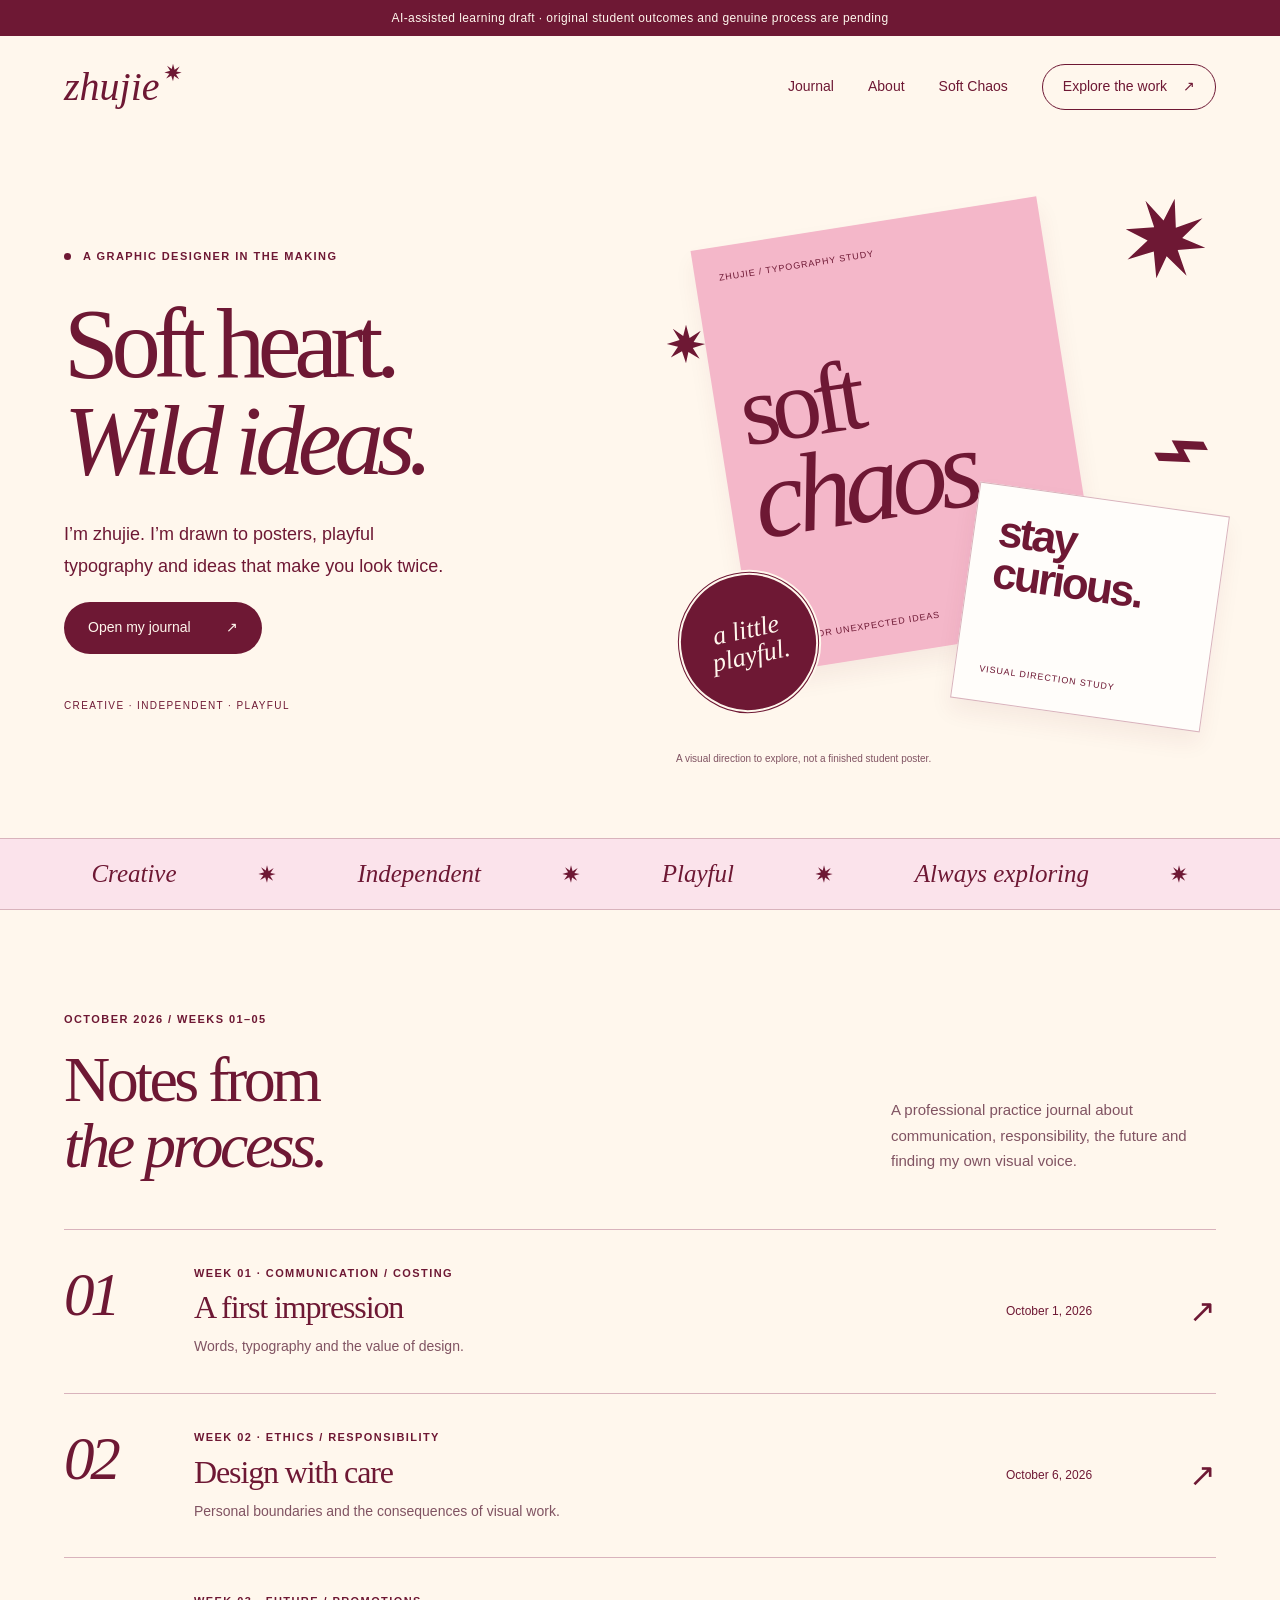
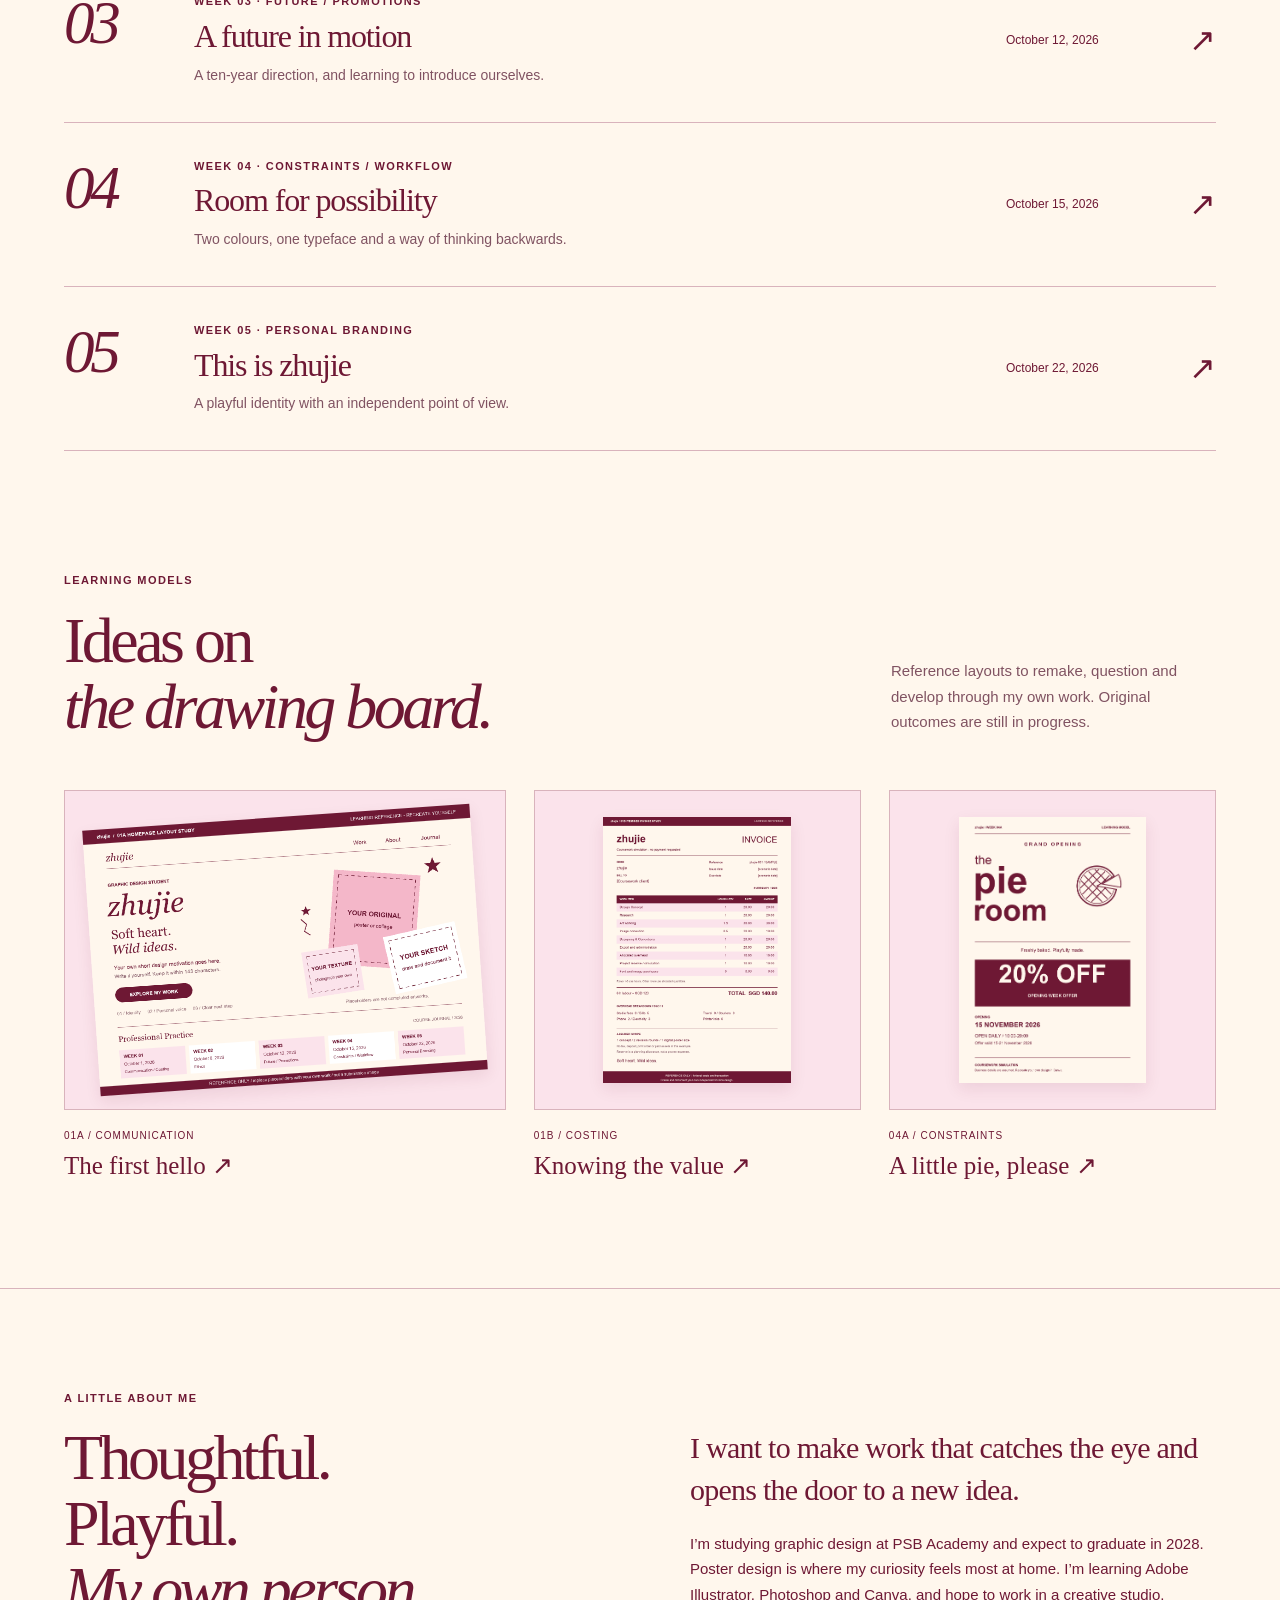
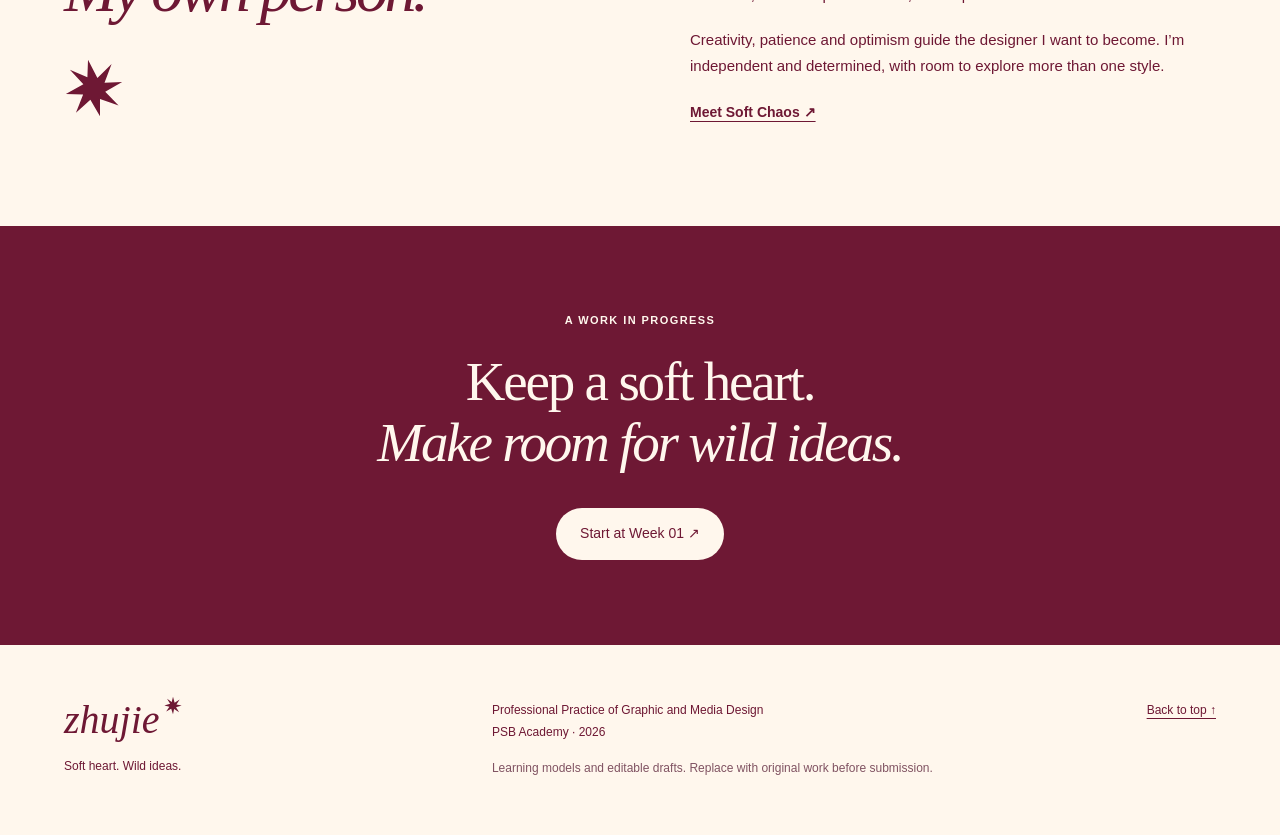
==== index.html @ 5dec6a85 "Add zhujie Soft Chaos portfolio learning draft Add homepage and Week 01–05 study pages with course d" ====
<!doctype html><html lang="en"><head><meta charset="utf-8"><meta name="viewport" content="width=device-width,initial-scale=1"><title>zhujie — Soft Chaos — Professional Practice Portfolio</title><meta name="description" content="zhujie’s Soft Chaos professional practice portfolio learning draft, PSB Academy, Weeks 01–05."><meta name="theme-color" content="#6e1834"><link rel="icon" href="zhujie-star.svg" type="image/svg+xml"><link rel="stylesheet" href="zhujie-style.css"><script src="zhujie-script.js" defer></script></head><body id="top"><a class="skip" href="#main">Skip to content</a><div class="draft-strip">AI-assisted learning draft · original student outcomes and genuine process are pending</div><header class="site-header"><a class="wordmark" href="index.html" aria-label="zhujie home">zhujie<svg class="star " viewBox="0 0 100 100" aria-hidden="true"><path d="M50 2 59 35 87 17 69 45 98 50 67 60 84 87 56 70 50 98 40 68 12 84 30 57 2 50 34 40 17 12 43 30Z"/></svg></a><button class="menu-toggle" aria-expanded="false" aria-controls="main-nav">Menu <span>+</span></button><nav id="main-nav" aria-label="Main navigation"><a href="index.html#journal">Journal</a><a href="index.html#about">About</a><a href="zhujie-week05.html">Soft Chaos</a><a class="header-cta" href="index.html#journal">Explore the work <span>↗</span></a></nav></header><main id="main"><section class="home-hero"><div class="hero-copy"><span class="eyebrow"><span class="tiny-dot"></span> A graphic designer in the making</span><h1>Soft heart.<br><em>Wild ideas.</em></h1><p>I’m zhujie. I’m drawn to posters, playful typography and ideas that make you look twice.</p><a class="button" href="#journal">Open my journal <span>↗</span></a><div class="hero-footnote">CREATIVE · INDEPENDENT · PLAYFUL</div></div><div class="hero-art" role="img" aria-label="Soft Chaos typographic learning collage in pink, cream and cherry wine"><div class="art-paper paper-one"><small>zhujie / typography study</small><span>soft<br><i>chaos</i></span><small>room for unexpected ideas</small></div><div class="art-paper paper-two"><span>stay<br>curious.</span><small>visual direction study</small></div><div class="art-sticker">a little<br>playful.</div><svg class="star hero-star-one" viewBox="0 0 100 100" aria-hidden="true"><path d="M50 2 59 35 87 17 69 45 98 50 67 60 84 87 56 70 50 98 40 68 12 84 30 57 2 50 34 40 17 12 43 30Z"/></svg><svg class="star hero-star-two" viewBox="0 0 100 100" aria-hidden="true"><path d="M50 2 59 35 87 17 69 45 98 50 67 60 84 87 56 70 50 98 40 68 12 84 30 57 2 50 34 40 17 12 43 30Z"/></svg><div class="scribble" aria-hidden="true">⌁</div><span class="art-caption">A visual direction to explore, not a finished student poster.</span></div></section><div class="ticker" aria-hidden="true"><span>Creative</span><svg class="star " viewBox="0 0 100 100" aria-hidden="true"><path d="M50 2 59 35 87 17 69 45 98 50 67 60 84 87 56 70 50 98 40 68 12 84 30 57 2 50 34 40 17 12 43 30Z"/></svg><span>Independent</span><svg class="star " viewBox="0 0 100 100" aria-hidden="true"><path d="M50 2 59 35 87 17 69 45 98 50 67 60 84 87 56 70 50 98 40 68 12 84 30 57 2 50 34 40 17 12 43 30Z"/></svg><span>Playful</span><svg class="star " viewBox="0 0 100 100" aria-hidden="true"><path d="M50 2 59 35 87 17 69 45 98 50 67 60 84 87 56 70 50 98 40 68 12 84 30 57 2 50 34 40 17 12 43 30Z"/></svg><span>Always exploring</span><svg class="star " viewBox="0 0 100 100" aria-hidden="true"><path d="M50 2 59 35 87 17 69 45 98 50 67 60 84 87 56 70 50 98 40 68 12 84 30 57 2 50 34 40 17 12 43 30Z"/></svg></div><section id="journal" class="journal section-wrap"><div class="section-heading"><div><span class="eyebrow">October 2026 / Weeks 01–05</span><h2>Notes from<br><em>the process.</em></h2></div><p>A professional practice journal about communication, responsibility, the future and finding my own visual voice.</p></div><div class="journal-list"><a class="journal-row" href="zhujie-week01.html"><span class="week-number">01</span><div><span class="eyebrow">Week 01 · Communication / Costing</span><h3>A first impression</h3><p>Words, typography and the value of design.</p></div><div class="journal-date"><time datetime="2026-10-01">October 1, 2026</time><span aria-hidden="true">↗</span></div></a><a class="journal-row" href="zhujie-week02.html"><span class="week-number">02</span><div><span class="eyebrow">Week 02 · Ethics / Responsibility</span><h3>Design with care</h3><p>Personal boundaries and the consequences of visual work.</p></div><div class="journal-date"><time datetime="2026-10-06">October 6, 2026</time><span aria-hidden="true">↗</span></div></a><a class="journal-row" href="zhujie-week03.html"><span class="week-number">03</span><div><span class="eyebrow">Week 03 · Future / Promotions</span><h3>A future in motion</h3><p>A ten-year direction, and learning to introduce ourselves.</p></div><div class="journal-date"><time datetime="2026-10-12">October 12, 2026</time><span aria-hidden="true">↗</span></div></a><a class="journal-row" href="zhujie-week04.html"><span class="week-number">04</span><div><span class="eyebrow">Week 04 · Constraints / Workflow</span><h3>Room for possibility</h3><p>Two colours, one typeface and a way of thinking backwards.</p></div><div class="journal-date"><time datetime="2026-10-15">October 15, 2026</time><span aria-hidden="true">↗</span></div></a><a class="journal-row" href="zhujie-week05.html"><span class="week-number">05</span><div><span class="eyebrow">Week 05 · Personal Branding</span><h3>This is zhujie</h3><p>A playful identity with an independent point of view.</p></div><div class="journal-date"><time datetime="2026-10-22">October 22, 2026</time><span aria-hidden="true">↗</span></div></a></div></section><section class="model-gallery section-wrap"><div class="section-heading"><div><span class="eyebrow">Learning models</span><h2>Ideas on<br><em>the drawing board.</em></h2></div><p>Reference layouts to remake, question and develop through my own work. Original outcomes are still in progress.</p></div><div class="gallery-grid"><a class="gallery-card" href="zhujie-week01.html#exercise-01a"><div class="gallery-image wide"><img src="zhujie-week01a-homepage-reference.png" alt="Labelled homepage layout reference" loading="eager"></div><span>01A / Communication</span><h3>The first hello ↗</h3></a><a class="gallery-card" href="zhujie-week01.html#exercise-01b"><div class="gallery-image"><img src="zhujie-week01b-invoice-reference.png" alt="Separate itemised invoice teaching reference" loading="eager"></div><span>01B / Costing</span><h3>Knowing the value ↗</h3></a><a class="gallery-card" href="zhujie-week04.html#exercise-04a"><div class="gallery-image"><img src="zhujie-week04a-the-pie-room-reference.png" alt="Two-colour Arial cafe flyer teaching model" loading="eager"></div><span>04A / Constraints</span><h3>A little pie, please ↗</h3></a></div></section><section id="about" class="about section-wrap"><div class="about-title"><span class="eyebrow">A little about me</span><h2>Thoughtful.<br>Playful.<br><em>My own person.</em></h2><svg class="star " viewBox="0 0 100 100" aria-hidden="true"><path d="M50 2 59 35 87 17 69 45 98 50 67 60 84 87 56 70 50 98 40 68 12 84 30 57 2 50 34 40 17 12 43 30Z"/></svg></div><div class="about-copy"><p class="large-copy">I want to make work that catches the eye and opens the door to a new idea.</p><p>I’m studying graphic design at PSB Academy and expect to graduate in 2028. Poster design is where my curiosity feels most at home. I’m learning Adobe Illustrator, Photoshop and Canva, and hope to work in a creative studio.</p><p>Creativity, patience and optimism guide the designer I want to become. I’m independent and determined, with room to explore more than one style.</p><a class="text-link" href="zhujie-week05.html">Meet Soft Chaos ↗</a></div></section><section class="closing"><span class="eyebrow">A work in progress</span><h2>Keep a soft heart.<br><em>Make room for wild ideas.</em></h2><a class="button pale" href="zhujie-week01.html">Start at Week 01 ↗</a></section></main><footer class="site-footer"><div><a class="wordmark" href="index.html">zhujie<svg class="star " viewBox="0 0 100 100" aria-hidden="true"><path d="M50 2 59 35 87 17 69 45 98 50 67 60 84 87 56 70 50 98 40 68 12 84 30 57 2 50 34 40 17 12 43 30Z"/></svg></a><p>Soft heart. Wild ideas.</p></div><div><p>Professional Practice of Graphic and Media Design<br>PSB Academy · 2026</p><p class="fine">Learning models and editable drafts. Replace with original work before submission.</p></div><a href="#top" class="back-top">Back to top ↑</a></footer><dialog class="lightbox"><button class="close-lightbox" aria-label="Close enlarged image">Close ×</button><img alt=""><p></p></dialog></body></html>
---- zhujie-style.css ----
:root{--cream:#fff7ed;--pink:#f4b7c9;--pale:#fbe3eb;--wine:#6e1834;--muted:#805362;--line:#d9b3bc;--white:#fffdfa;--serif:Georgia,'Times New Roman',serif;--sans:Arial,Helvetica,sans-serif}
*{box-sizing:border-box}html{scroll-behavior:smooth;scroll-padding-top:100px}body{margin:0;background:var(--cream);color:var(--wine);font:16px/1.7 var(--sans);-webkit-font-smoothing:antialiased}a{color:inherit;text-underline-offset:4px}button{font:inherit;color:inherit}img{max-width:100%;height:auto;display:block}h1,h2,h3,h4,p,ul,ol,figure{margin-top:0}h1,h2,h3,h4{line-height:1.12}h1,h2,h3{font-weight:400}h1,h2,h3,.serif{font-family:var(--serif)}h4{font-size:20px;margin-bottom:15px}p{margin-bottom:20px}strong{font-weight:700}em{font-weight:400}::selection{background:var(--pink);color:var(--wine)}:focus-visible{outline:3px solid var(--wine);outline-offset:5px}a,button{-webkit-tap-highlight-color:transparent}.star{width:25px;height:25px;fill:currentColor;flex:none}.skip{position:fixed;top:-100px;left:20px;z-index:100;background:var(--cream);padding:12px}.skip:focus{top:10px}.draft-strip{padding:8px 20px;text-align:center;background:var(--wine);color:var(--cream);font-size:12px;letter-spacing:.035em}.site-header{display:flex;align-items:center;justify-content:space-between;gap:30px;max-width:1440px;margin:auto;padding:28px 64px}.wordmark{font:italic 40px/1 var(--serif);text-decoration:none;display:inline-flex;gap:4px;align-items:flex-start}.wordmark .star{width:18px;margin-top:-7px}nav a{text-decoration:none}.site-header nav{display:flex;align-items:center;gap:34px;font-size:14px}.site-header nav>a:hover{text-decoration:underline}.header-cta{border:1px solid var(--wine);padding:10px 20px;border-radius:40px}.header-cta span{margin-left:12px}.menu-toggle{display:none}.eyebrow{text-transform:uppercase;font-size:11px;font-weight:700;letter-spacing:.13em;line-height:1.7;display:block}.tiny-dot{display:inline-block;width:7px;height:7px;border-radius:50%;background:var(--wine);margin-right:8px}.home-hero{max-width:1440px;padding:55px 64px 70px;margin:auto;display:grid;grid-template-columns:1.05fr 1fr;gap:45px;align-items:center;min-height:700px}.hero-copy h1{font-size:clamp(68px,7.7vw,112px);line-height:.98;letter-spacing:-.075em;margin:30px 0}.hero-copy h1 em{letter-spacing:-.07em}.hero-copy>p{max-width:400px;font-size:18px;line-height:1.75}.button{display:inline-flex;gap:35px;align-items:center;background:var(--wine);color:var(--cream);border-radius:40px;padding:14px 24px;font-size:14px;text-decoration:none;transition:transform .2s}.button:hover{transform:translateY(-3px)}.button.pale{background:var(--cream);color:var(--wine)}.hero-footnote{font-size:10px;letter-spacing:.14em;margin-top:43px}.hero-art{height:570px;position:relative;min-width:0}.art-paper{position:absolute;padding:24px;box-shadow:0 12px 22px #6e183410}.art-paper small{font-size:9px;letter-spacing:.1em;text-transform:uppercase}.paper-one{top:25px;left:46px;width:350px;height:430px;background:var(--pink);transform:rotate(-9deg);display:flex;flex-direction:column;justify-content:space-between}.paper-one>span{font:100px/.85 var(--serif);letter-spacing:-.08em}.paper-one>span i{font-size:112px}.paper-two{width:252px;height:218px;bottom:50px;right:0;background:var(--white);transform:rotate(8deg);display:flex;flex-direction:column;justify-content:space-between;border:1px solid var(--line)}.paper-two>span{font:bold 44px/.95 var(--sans);letter-spacing:-.06em}.art-sticker{position:absolute;left:0;bottom:51px;width:145px;height:145px;border-radius:50%;display:grid;place-content:center;text-align:center;background:var(--wine);color:var(--cream);transform:rotate(-12deg);font:italic 26px/1 var(--serif);border:5px double var(--cream)}.hero-star-one{position:absolute;right:8px;top:0;width:85px;height:85px;transform:rotate(13deg)}.hero-star-two{position:absolute;left:-10px;top:128px;width:40px;height:40px}.scribble{font:100px var(--serif);position:absolute;right:7px;top:193px;transform:rotate(-28deg)}.art-caption{font-size:10px;color:var(--muted);position:absolute;bottom:0;left:0;line-height:1.5}.ticker{display:flex;justify-content:space-evenly;align-items:center;gap:25px;border-top:1px solid var(--line);border-bottom:1px solid var(--line);padding:21px 35px;overflow:hidden;white-space:nowrap;background:var(--pale)}.ticker>span{font:italic 25px var(--serif)}.ticker .star{width:18px;height:18px}.section-wrap{max-width:1440px;margin:auto;padding:100px 64px}.section-heading{display:flex;justify-content:space-between;gap:60px;align-items:end;margin-bottom:50px}.section-heading h2,.about h2{font-size:64px;letter-spacing:-.055em;line-height:1.03;margin:18px 0 0}.section-heading>p{max-width:325px;margin-bottom:5px;color:var(--muted);font-size:15px}.journal-row{display:grid;grid-template-columns:105px 1fr 210px;gap:25px;text-decoration:none;border-top:1px solid var(--line);padding:34px 0;transition:padding .2s,background .2s}.journal-row:last-child{border-bottom:1px solid var(--line)}.journal-row:hover{padding-left:12px;padding-right:12px;background:var(--pale)}.week-number{font:italic 61px/1 var(--serif);letter-spacing:-.07em}.journal-row h3{font-size:32px;margin:8px 0 9px;letter-spacing:-.035em}.journal-row p{font-size:14px;color:var(--muted);margin:0}.journal-date{display:flex;align-items:center;justify-content:space-between;font-size:12px;gap:20px}.journal-date>span{font-size:32px}.model-gallery{padding-top:20px}.gallery-grid{display:grid;grid-template-columns:1.35fr 1fr 1fr;gap:28px}.gallery-card{text-decoration:none}.gallery-image{height:320px;background:var(--pale);padding:26px;overflow:hidden;border:1px solid var(--line);display:flex;align-items:center;justify-content:center}.gallery-image img{width:auto;max-height:100%;transition:transform .3s;box-shadow:0 6px 15px #6e183418}.gallery-image.wide img{width:100%;transform:rotate(-4deg)}.gallery-card:hover img{transform:scale(1.04) rotate(1deg)}.gallery-card>span{display:block;margin-top:17px;font-size:10px;letter-spacing:.1em;text-transform:uppercase}.gallery-card h3{font-size:25px;margin:8px 0}.about{border-top:1px solid var(--line);display:grid;grid-template-columns:1fr 1fr;gap:100px}.about-title .star{width:60px;height:60px;margin-top:35px;transform:rotate(-12deg)}.about-copy{padding-top:38px}.large-copy{font:30px/1.4 var(--serif);letter-spacing:-.025em}.about-copy>p:not(.large-copy){font-size:15px}.text-link{font-size:14px;font-weight:700}.closing{text-align:center;background:var(--wine);color:var(--cream);padding:85px 30px}.closing h2{font-size:clamp(34px,4.3vw,64px);letter-spacing:-.04em;line-height:1.1;margin:22px 0 35px}.site-footer{padding:55px 64px;max-width:1440px;margin:auto;display:grid;grid-template-columns:1fr 1.6fr auto;gap:50px;align-items:start}.site-footer p{font-size:12px;line-height:1.8;margin:15px 0 0}.site-footer>div:nth-child(2) p:first-child{margin-top:0}.fine{font-size:12px!important;color:var(--muted);line-height:1.7}.back-top{font-size:12px}.week-hero{max-width:1440px;margin:auto;padding:60px 64px 45px}.week-heading{display:flex;align-items:center;justify-content:space-between;gap:40px}.week-heading h1{font-size:clamp(38px,6.7vw,94px);letter-spacing:-.06em;line-height:1.04;margin:22px 0 35px}.week-star{width:110px;height:110px;transform:rotate(12deg);margin-right:25px}.week-hero-bottom{display:grid;grid-template-columns:200px 1fr;gap:40px;align-items:start}.week-hero-bottom time{font-size:14px;padding-top:2px}.week-hero-bottom>p{max-width:620px;color:var(--muted);margin:0;font-size:17px}.exercise-links{display:flex;gap:30px;margin-top:30px;font-size:13px}.exercise-links a{text-decoration:none;border-bottom:1px solid var(--wine);padding-bottom:4px}.week-nav{position:sticky;top:0;z-index:10;background:var(--cream);border-top:1px solid var(--line);border-bottom:1px solid var(--line);display:grid;grid-template-columns:repeat(5,1fr);padding:0 max(25px,calc((100vw - 1312px)/2));box-shadow:0 4px 8px #6e183406}.week-nav a{display:block;padding:16px 20px;border-left:1px solid var(--line);font-size:12px;white-space:nowrap}.week-nav a:last-child{border-right:1px solid var(--line)}.week-nav a[aria-current]{background:var(--pale)}.week-nav small{display:block;color:var(--muted);font-size:10px;margin-top:2px}.week-content{max-width:1440px;padding:0 64px;margin:auto}.exercise{padding:85px 0 45px;scroll-margin-top:100px}.exercise+.exercise{border-top:1px solid var(--wine);margin-top:35px}.exercise-head{display:flex;justify-content:space-between;gap:35px;align-items:center;margin-bottom:20px}.exercise-head h2{font-size:55px;letter-spacing:-.045em;margin:12px 0}.exercise-date{display:flex;flex-direction:column;align-items:end;gap:10px;font-size:12px}.pill{display:inline-block;border:1px solid var(--wine);border-radius:30px;font-size:10px;padding:4px 11px;line-height:1.6}.exercise-intro{font-size:20px;font-family:var(--serif);max-width:820px;margin:0 0 45px;line-height:1.55}.study-section{display:grid;grid-template-columns:175px minmax(0,1fr);gap:55px;padding:35px 0;border-top:1px solid var(--line)}.section-label{padding-top:3px}.section-label>span{font-size:10px;display:block;margin-bottom:11px}.section-label h3{font-family:var(--sans);font-size:14px;font-weight:700}.section-content{min-width:0;font-size:15px}.section-content>h4{margin-top:35px}.section-content>h4:first-child{margin-top:0}.section-content>p:last-child{margin-bottom:0}.sources{list-style:none;padding:0}.sources li{margin-bottom:22px}.sources a{font-family:var(--serif);font-size:23px;line-height:1.3}.sources a span{font-family:var(--sans);font-size:17px}.sources li>p{font-size:14px;color:var(--muted);margin-top:8px;margin-bottom:0}.editor-note{font-size:12px;line-height:1.7;color:var(--muted);padding:0 0 10px}.editor-note>span{text-transform:uppercase;font-size:9px;letter-spacing:.1em;font-weight:bold;display:block;margin-bottom:4px}.process-list{padding-left:22px}.process-list li{padding-left:8px;margin-bottom:13px}.quote-card{background:var(--pale);padding:32px;margin:10px 0 32px}.quote-card blockquote{font:29px/1.45 var(--serif);letter-spacing:-.025em;margin:20px 0}.quote-card>p{font-size:17px}.quote-card>p:last-child{margin-bottom:0}.outcome{max-width:660px;margin:20px auto 35px}.outcome.wide{max-width:none}.image-open{border:0;background:none;display:block;padding:0;width:100%;cursor:zoom-in}.image-open img{border:1px solid var(--line);width:100%}figcaption{font-size:11px;color:var(--muted);margin-top:12px;line-height:1.6}figcaption span{display:block;color:var(--wine)}.table-scroll{max-width:100%;overflow:auto;margin:20px 0 27px}table{width:100%;border-collapse:collapse;min-width:500px;font-size:12px;line-height:1.65}th{background:var(--wine);color:var(--cream);font-size:10px;letter-spacing:.03em;text-align:left}td,th{padding:13px 15px;border:1px solid var(--line);vertical-align:top}tbody tr:nth-child(even){background:var(--pale)}.reflection .section-content>p:not(.editor-note){font-family:var(--serif);font-size:22px;line-height:1.6;letter-spacing:-.01em}details{margin:25px 0;border-top:1px solid var(--line);border-bottom:1px solid var(--line);padding:15px 0}summary{font-size:14px;font-weight:700;cursor:pointer}details[open]>summary{margin-bottom:25px}.statement-bank{padding-left:25px;font-size:13px;columns:2;column-gap:38px}.statement-bank li{padding:0 0 14px 5px;break-inside:avoid}.ethics-journal{border:1px solid var(--line);background:var(--white)}.journal-cover{background:var(--pink);padding:35px;position:relative}.journal-cover h4{font:54px/1 var(--serif);letter-spacing:-.05em;margin:25px 0 5px}.journal-cover>.star{position:absolute;right:35px;bottom:35px;width:70px;height:70px}.principle-list{padding:25px 40px 15px 65px;columns:2;column-gap:50px}.principle-list li{break-inside:avoid;margin-bottom:22px;padding-left:4px}.principle-list h4{font-size:15px;margin-bottom:8px}.principle-list p{font-size:12px;line-height:1.7}.scenario{display:flex;gap:25px;border-top:1px solid var(--line);padding:25px 0}.scenario-number{font:italic 42px var(--serif)}.scenario p{font-size:14px;margin-top:15px}.career-timeline{list-style:none;padding:0}.career-timeline li{display:grid;grid-template-columns:155px 1fr;gap:25px;padding:0 0 35px 20px;border-left:1px solid var(--wine);position:relative}.career-timeline li:before{content:'';position:absolute;left:-5px;top:9px;border-radius:50%;background:var(--wine);width:9px;height:9px}.career-timeline h4{font-family:var(--serif);font-size:27px;letter-spacing:-.02em;margin-bottom:12px}.year{font-size:19px;font-weight:700}.career-timeline .fine{margin-bottom:0}.before-after{display:grid;grid-template-columns:1fr 1fr;gap:25px}.before-after>div{padding:25px;border:1px solid var(--line)}.before-after>div:last-child{background:var(--pale)}.before-after p{font-size:14px;margin:18px 0 0}.reverse-workflow{list-style:none;padding:0}.reverse-workflow li{display:flex;gap:25px;padding:25px;border:1px solid var(--line);margin-bottom:25px;position:relative;background:var(--white)}.reverse-workflow li:not(:last-child):after{content:'↓';position:absolute;bottom:-26px;left:47px;line-height:25px}.reverse-workflow li>span{font:italic 35px/1 var(--serif)}.reverse-workflow h4{font-size:19px;margin-bottom:12px}.reverse-workflow p{font-size:14px;margin-bottom:10px}.reverse-workflow small{font-size:11px;color:var(--muted)}.identity-board{border:1px solid var(--line);margin:25px 0 40px;background:var(--white)}.identity-logo{background:var(--pale);padding:35px;text-align:center}.identity-word{font:italic 110px/1.3 var(--serif);letter-spacing:-.07em;position:relative;display:inline-block;margin:20px 0 0}.identity-word>.star{position:absolute;top:0;right:-28px;width:40px;height:40px}.identity-logo>p{font-family:var(--serif);font-size:18px}.swatches{display:grid;grid-template-columns:repeat(4,1fr);padding:25px;gap:15px}.swatches>div>span{display:block;height:75px;border:1px solid var(--line);margin-bottom:12px}.swatches strong{font-size:11px;display:block}.swatches small{font-size:10px}.type-specimen{display:grid;grid-template-columns:1fr 1fr;gap:30px;padding:30px;border-top:1px solid var(--line)}.type-specimen strong{font-size:25px;display:block;margin:12px 0}.type-specimen p{font-size:12px;margin:0}.brand-keywords{display:flex;justify-content:space-between;gap:15px;padding:20px 30px;background:var(--wine);color:var(--cream);font:italic 20px var(--serif)}.word-count{font:11px var(--sans);display:block;margin-top:10px;color:var(--muted)}.next-week{max-width:1440px;padding:35px 64px 70px;margin:auto}.next-week>a{font:32px/1.4 var(--serif);text-decoration:none;letter-spacing:-.025em;display:flex;justify-content:space-between;border-bottom:1px solid var(--line);padding:20px 0}.lightbox{border:0;padding:55px 25px 20px;background:var(--cream);max-width:min(1100px,95vw);width:95vw;max-height:95vh;color:var(--wine)}.lightbox::backdrop{background:#240710dc}.lightbox>img{margin:auto;max-height:78vh;width:auto}.lightbox>p{text-align:center;font-size:11px;margin:15px auto 0;max-width:650px}.close-lightbox{position:absolute;right:20px;top:12px;background:none;border:0;text-decoration:underline;cursor:pointer;font-size:13px}
@media(min-width:1500px){.home-hero{min-height:760px}.hero-art{height:610px}.paper-one{left:85px;top:25px}.paper-two{right:10px;bottom:65px}}
@media(max-width:1050px){.site-header{padding:25px 35px}.home-hero{padding:50px 35px 60px;gap:20px;min-height:640px}.hero-art{height:510px}.paper-one{width:290px;height:360px;left:25px;top:30px}.paper-one>span{font-size:86px}.paper-one>span i{font-size:94px}.paper-two{width:210px;height:190px;bottom:50px}.paper-two>span{font-size:37px}.art-sticker{width:120px;height:120px;font-size:24px}.hero-star-one{width:60px;height:60px}.section-wrap{padding:75px 35px}.section-heading h2,.about h2{font-size:54px}.journal-row{grid-template-columns:70px 1fr 170px;gap:20px}.gallery-grid{gap:17px}.gallery-image{height:270px;padding:15px}.about{gap:50px}.site-footer{padding:45px 35px;gap:30px}.week-hero,.week-content,.next-week{padding-left:35px;padding-right:35px}.study-section{grid-template-columns:135px minmax(0,1fr);gap:30px}.week-nav{padding:0 25px}.week-nav a{padding:14px}.career-timeline li{grid-template-columns:125px 1fr}.week-star{width:85px;height:85px}}
@media(max-width:720px){body{font-size:15px}.draft-strip{font-size:10px;padding:8px 16px;line-height:1.5}.site-header{padding:23px 23px;position:relative;flex-wrap:wrap;gap:15px}.wordmark{font-size:35px}.menu-toggle{display:flex;align-items:center;gap:12px;background:none;border:1px solid var(--wine);border-radius:25px;padding:6px 13px;font-size:12px;cursor:pointer}.menu-toggle span{font-size:18px}.site-header nav{width:100%;display:none;flex-wrap:wrap;gap:20px;padding:14px 0 7px;border-top:1px solid var(--line)}.site-header nav.is-open{display:flex}.header-cta{display:none}.home-hero{grid-template-columns:1fr;padding:35px 23px 36px;gap:20px}.hero-copy h1{font-size:clamp(64px,14.5vw,95px);margin:24px 0;letter-spacing:-.065em}.hero-copy>p{font-size:16px;max-width:360px}.hero-copy .eyebrow{font-size:9px}.hero-footnote{margin-top:25px;font-size:9px}.hero-art{height:440px;max-width:470px;width:100%;margin:10px auto 0}.paper-one{left:45px;top:18px;width:265px;height:320px}.paper-one>span{font-size:76px}.paper-one>span i{font-size:84px}.paper-two{right:7px;bottom:43px;width:190px;height:160px;padding:18px}.paper-two>span{font-size:32px}.art-paper small{font-size:7px}.art-sticker{left:4px;bottom:53px;width:106px;height:106px;font-size:22px}.hero-star-one{right:0;width:53px;height:53px}.hero-star-two{left:0;top:80px;width:28px;height:28px}.scribble{font-size:68px;right:0;top:136px}.art-caption{font-size:9px;max-width:300px}.ticker{justify-content:center;padding:16px;gap:18px}.ticker>span{font-size:20px}.ticker>span:last-of-type,.ticker>.star:last-child{display:none}.ticker .star{width:13px;height:13px}.section-wrap{padding:60px 23px}.section-heading{display:block;margin-bottom:32px}.section-heading h2,.about h2{font-size:47px;line-height:1.06}.section-heading>p{margin-top:23px;max-width:390px;font-size:14px}.journal-row{grid-template-columns:40px minmax(0,1fr);gap:16px;padding:27px 0}.week-number{font-size:42px}.journal-row .eyebrow{font-size:8px;letter-spacing:.08em}.journal-row h3{font-size:26px}.journal-row p{font-size:12px}.journal-date{grid-column:2;gap:15px;justify-content:start;margin-top:-7px;font-size:10px}.journal-date>span{font-size:19px;line-height:1}.gallery-grid{grid-template-columns:1fr 1fr;gap:25px 15px}.gallery-card:first-child{grid-column:1/-1}.gallery-image{height:250px;padding:17px}.gallery-card:first-child .gallery-image{height:auto;min-height:240px;padding:25px}.gallery-card>span{font-size:8px}.gallery-card h3{font-size:20px}.about{grid-template-columns:1fr;gap:15px}.about-title .star{display:none}.about-copy{padding-top:18px}.large-copy{font-size:26px}.closing{padding:60px 23px}.closing h2{font-size:35px}.site-footer{padding:40px 23px;grid-template-columns:1fr;gap:27px}.site-footer p{font-size:11px}.back-top{justify-self:start}.week-hero{padding:35px 23px}.week-heading{gap:8px;align-items:start}.week-heading h1{font-size:clamp(35px,7.8vw,53px);margin:20px 0 28px}.week-star{width:38px;height:38px;margin:27px 0 0}.week-hero>.eyebrow{font-size:9px}.week-hero-bottom{grid-template-columns:1fr;gap:16px}.week-hero-bottom>p{font-size:15px}.week-hero-bottom time{font-size:12px}.exercise-links{gap:15px;flex-wrap:wrap;margin-top:25px;font-size:11px}.week-nav{padding:0;overflow-x:auto;grid-template-columns:repeat(5,minmax(100px,1fr))}.week-nav a{padding:12px 14px;font-size:10px}.week-nav small{font-size:8px}.week-content{padding:0 23px}.exercise{padding:50px 0 25px}.exercise-head{display:block;margin-bottom:20px}.exercise-head h2{font-size:40px;margin:12px 0 15px}.exercise-head .eyebrow{font-size:10px}.exercise-date{align-items:start;flex-direction:row;align-items:center;gap:15px;font-size:10px}.pill{font-size:9px}.exercise-intro{font-size:18px;margin-bottom:30px}.study-section{grid-template-columns:1fr;gap:13px;padding:25px 0}.section-label{display:flex;align-items:baseline;gap:13px}.section-label>span{font-size:9px;margin:0}.section-label h3{font-size:13px;margin:0}.section-content{font-size:14px}.sources a{font-size:21px}.sources li>p{font-size:13px}.quote-card{padding:23px;margin:10px 0 25px}.quote-card blockquote{font-size:24px}.quote-card>p{font-size:15px}.reflection .section-content>p:not(.editor-note){font-size:20px}.statement-bank{columns:1}.principle-list{columns:1;padding:25px 25px 10px 45px}.journal-cover{padding:25px}.journal-cover h4{font-size:45px}.journal-cover>.star{width:48px;height:48px;right:25px;bottom:25px}.career-timeline li{grid-template-columns:1fr;gap:10px;padding-bottom:32px}.career-timeline h4{font-size:25px}.career-timeline p{font-size:13px}.year{font-size:16px}.before-after{grid-template-columns:1fr;gap:15px}.reverse-workflow li{gap:15px;padding:20px}.reverse-workflow li>span{font-size:30px}.reverse-workflow p{font-size:13px}.reverse-workflow h4{font-size:17px}.reverse-workflow li:not(:last-child):after{left:32px}.identity-word{font-size:80px}.identity-word>.star{width:28px;height:28px;right:-20px}.identity-logo{padding:25px 15px}.swatches{padding:20px;gap:10px;grid-template-columns:1fr 1fr}.swatches>div>span{height:65px}.type-specimen{padding:20px;gap:18px}.type-specimen .eyebrow{font-size:8px}.type-specimen strong{font-size:20px}.brand-keywords{padding:18px;gap:10px;font-size:16px}.next-week{padding:20px 23px 45px}.next-week>a{font-size:25px}.lightbox{padding:50px 12px 15px}.lightbox>img{max-height:76vh}.word-count{line-height:1.5}}
@media(prefers-reduced-motion:reduce){html{scroll-behavior:auto}*{transition:none!important}}

.table-hint{display:none}@media(max-width:720px){.table-hint{display:block;margin-bottom:-12px}.table-scroll table[style]{table-layout:fixed}.table-scroll table[style] td{overflow-wrap:break-word}}
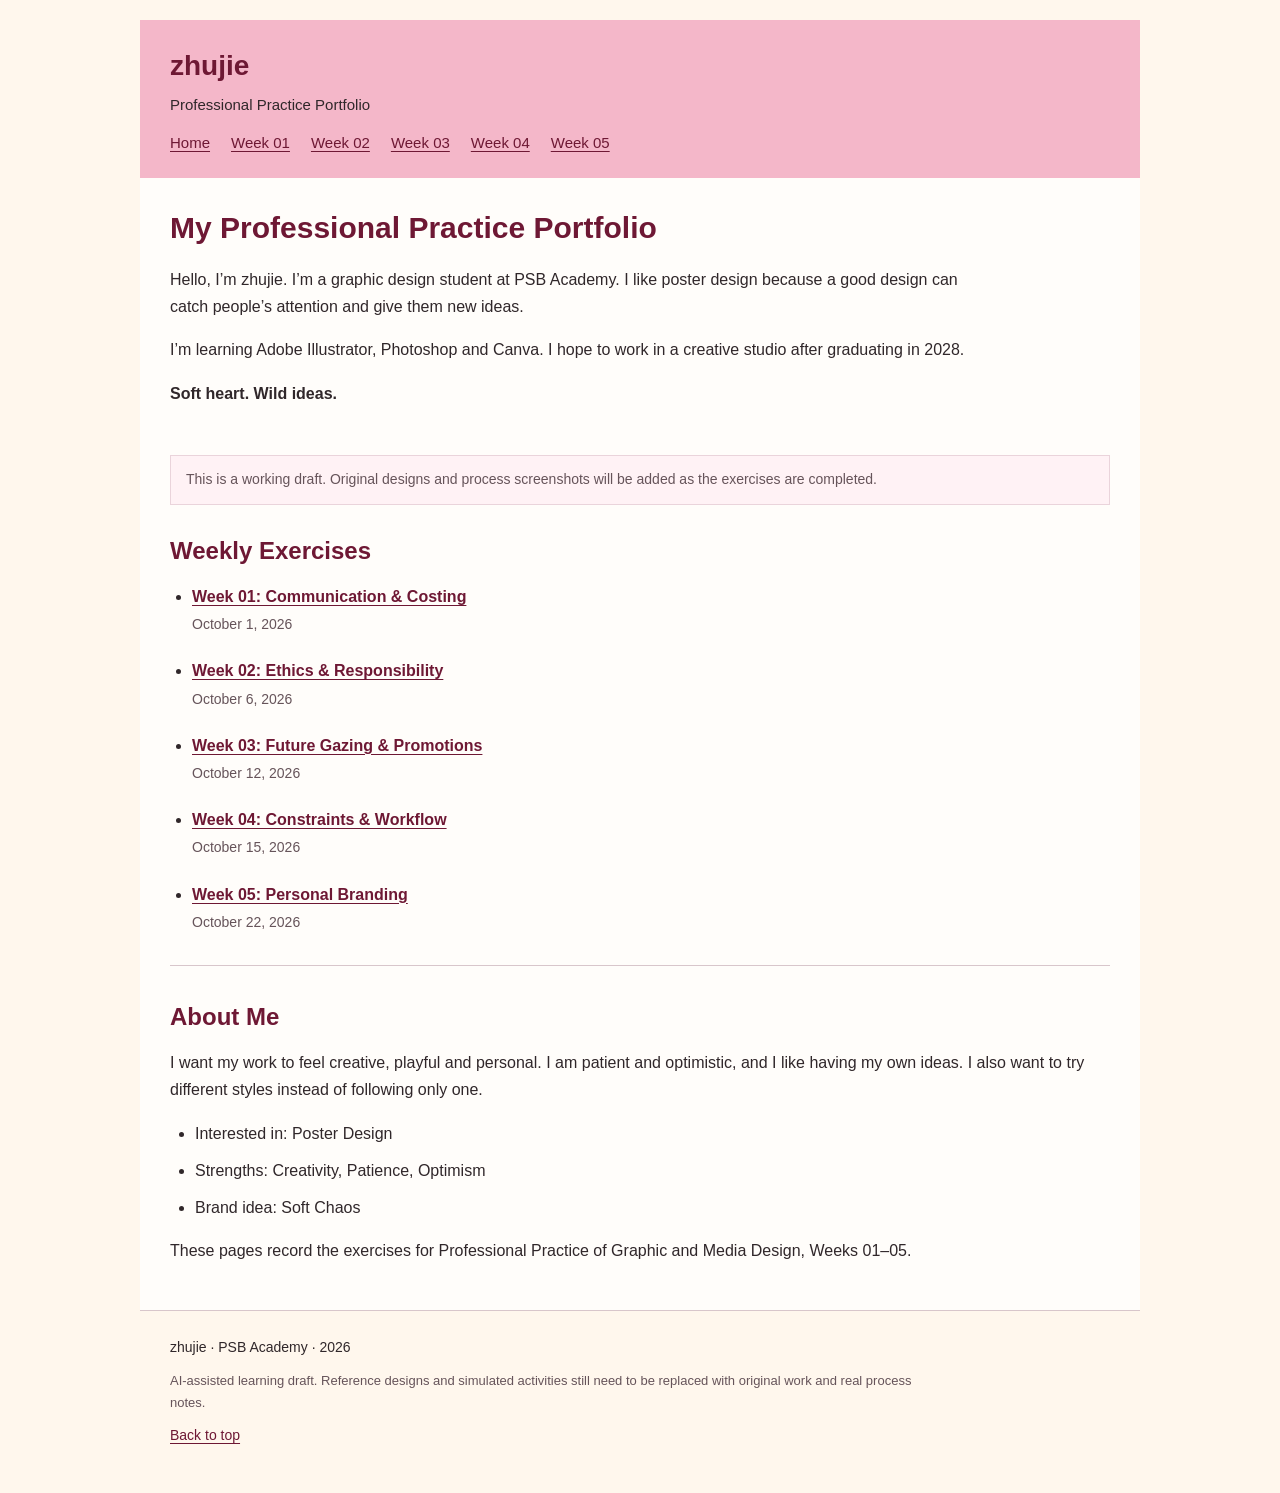
==== commit 56201301: "Simplify portfolio layout and revise Week 01 research Use a basic Arial layout with ordinary navigat" ====
--- a/index.html
+++ b/index.html
@@ -1 +1 @@
-<!doctype html><html lang="en"><head><meta charset="utf-8"><meta name="viewport" content="width=device-width,initial-scale=1"><title>zhujie — Soft Chaos — Professional Practice Portfolio</title><meta name="description" content="zhujie’s Soft Chaos professional practice portfolio learning draft, PSB Academy, Weeks 01–05."><meta name="theme-color" content="#6e1834"><link rel="icon" href="zhujie-star.svg" type="image/svg+xml"><link rel="stylesheet" href="zhujie-style.css"><script src="zhujie-script.js" defer></script></head><body id="top"><a class="skip" href="#main">Skip to content</a><div class="draft-strip">AI-assisted learning draft · original student outcomes and genuine process are pending</div><header class="site-header"><a class="wordmark" href="index.html" aria-label="zhujie home">zhujie<svg class="star " viewBox="0 0 100 100" aria-hidden="true"><path d="M50 2 59 35 87 17 69 45 98 50 67 60 84 87 56 70 50 98 40 68 12 84 30 57 2 50 34 40 17 12 43 30Z"/></svg></a><button class="menu-toggle" aria-expanded="false" aria-controls="main-nav">Menu <span>+</span></button><nav id="main-nav" aria-label="Main navigation"><a href="index.html#journal">Journal</a><a href="index.html#about">About</a><a href="zhujie-week05.html">Soft Chaos</a><a class="header-cta" href="index.html#journal">Explore the work <span>↗</span></a></nav></header><main id="main"><section class="home-hero"><div class="hero-copy"><span class="eyebrow"><span class="tiny-dot"></span> A graphic designer in the making</span><h1>Soft heart.<br><em>Wild ideas.</em></h1><p>I’m zhujie. I’m drawn to posters, playful typography and ideas that make you look twice.</p><a class="button" href="#journal">Open my journal <span>↗</span></a><div class="hero-footnote">CREATIVE · INDEPENDENT · PLAYFUL</div></div><div class="hero-art" role="img" aria-label="Soft Chaos typographic learning collage in pink, cream and cherry wine"><div class="art-paper paper-one"><small>zhujie / typography study</small><span>soft<br><i>chaos</i></span><small>room for unexpected ideas</small></div><div class="art-paper paper-two"><span>stay<br>curious.</span><small>visual direction study</small></div><div class="art-sticker">a little<br>playful.</div><svg class="star hero-star-one" viewBox="0 0 100 100" aria-hidden="true"><path d="M50 2 59 35 87 17 69 45 98 50 67 60 84 87 56 70 50 98 40 68 12 84 30 57 2 50 34 40 17 12 43 30Z"/></svg><svg class="star hero-star-two" viewBox="0 0 100 100" aria-hidden="true"><path d="M50 2 59 35 87 17 69 45 98 50 67 60 84 87 56 70 50 98 40 68 12 84 30 57 2 50 34 40 17 12 43 30Z"/></svg><div class="scribble" aria-hidden="true">⌁</div><span class="art-caption">A visual direction to explore, not a finished student poster.</span></div></section><div class="ticker" aria-hidden="true"><span>Creative</span><svg class="star " viewBox="0 0 100 100" aria-hidden="true"><path d="M50 2 59 35 87 17 69 45 98 50 67 60 84 87 56 70 50 98 40 68 12 84 30 57 2 50 34 40 17 12 43 30Z"/></svg><span>Independent</span><svg class="star " viewBox="0 0 100 100" aria-hidden="true"><path d="M50 2 59 35 87 17 69 45 98 50 67 60 84 87 56 70 50 98 40 68 12 84 30 57 2 50 34 40 17 12 43 30Z"/></svg><span>Playful</span><svg class="star " viewBox="0 0 100 100" aria-hidden="true"><path d="M50 2 59 35 87 17 69 45 98 50 67 60 84 87 56 70 50 98 40 68 12 84 30 57 2 50 34 40 17 12 43 30Z"/></svg><span>Always exploring</span><svg class="star " viewBox="0 0 100 100" aria-hidden="true"><path d="M50 2 59 35 87 17 69 45 98 50 67 60 84 87 56 70 50 98 40 68 12 84 30 57 2 50 34 40 17 12 43 30Z"/></svg></div><section id="journal" class="journal section-wrap"><div class="section-heading"><div><span class="eyebrow">October 2026 / Weeks 01–05</span><h2>Notes from<br><em>the process.</em></h2></div><p>A professional practice journal about communication, responsibility, the future and finding my own visual voice.</p></div><div class="journal-list"><a class="journal-row" href="zhujie-week01.html"><span class="week-number">01</span><div><span class="eyebrow">Week 01 · Communication / Costing</span><h3>A first impression</h3><p>Words, typography and the value of design.</p></div><div class="journal-date"><time datetime="2026-10-01">October 1, 2026</time><span aria-hidden="true">↗</span></div></a><a class="journal-row" href="zhujie-week02.html"><span class="week-number">02</span><div><span class="eyebrow">Week 02 · Ethics / Responsibility</span><h3>Design with care</h3><p>Personal boundaries and the consequences of visual work.</p></div><div class="journal-date"><time datetime="2026-10-06">October 6, 2026</time><span aria-hidden="true">↗</span></div></a><a class="journal-row" href="zhujie-week03.html"><span class="week-number">03</span><div><span class="eyebrow">Week 03 · Future / Promotions</span><h3>A future in motion</h3><p>A ten-year direction, and learning to introduce ourselves.</p></div><div class="journal-date"><time datetime="2026-10-12">October 12, 2026</time><span aria-hidden="true">↗</span></div></a><a class="journal-row" href="zhujie-week04.html"><span class="week-number">04</span><div><span class="eyebrow">Week 04 · Constraints / Workflow</span><h3>Room for possibility</h3><p>Two colours, one typeface and a way of thinking backwards.</p></div><div class="journal-date"><time datetime="2026-10-15">October 15, 2026</time><span aria-hidden="true">↗</span></div></a><a class="journal-row" href="zhujie-week05.html"><span class="week-number">05</span><div><span class="eyebrow">Week 05 · Personal Branding</span><h3>This is zhujie</h3><p>A playful identity with an independent point of view.</p></div><div class="journal-date"><time datetime="2026-10-22">October 22, 2026</time><span aria-hidden="true">↗</span></div></a></div></section><section class="model-gallery section-wrap"><div class="section-heading"><div><span class="eyebrow">Learning models</span><h2>Ideas on<br><em>the drawing board.</em></h2></div><p>Reference layouts to remake, question and develop through my own work. Original outcomes are still in progress.</p></div><div class="gallery-grid"><a class="gallery-card" href="zhujie-week01.html#exercise-01a"><div class="gallery-image wide"><img src="zhujie-week01a-homepage-reference.png" alt="Labelled homepage layout reference" loading="eager"></div><span>01A / Communication</span><h3>The first hello ↗</h3></a><a class="gallery-card" href="zhujie-week01.html#exercise-01b"><div class="gallery-image"><img src="zhujie-week01b-invoice-reference.png" alt="Separate itemised invoice teaching reference" loading="eager"></div><span>01B / Costing</span><h3>Knowing the value ↗</h3></a><a class="gallery-card" href="zhujie-week04.html#exercise-04a"><div class="gallery-image"><img src="zhujie-week04a-the-pie-room-reference.png" alt="Two-colour Arial cafe flyer teaching model" loading="eager"></div><span>04A / Constraints</span><h3>A little pie, please ↗</h3></a></div></section><section id="about" class="about section-wrap"><div class="about-title"><span class="eyebrow">A little about me</span><h2>Thoughtful.<br>Playful.<br><em>My own person.</em></h2><svg class="star " viewBox="0 0 100 100" aria-hidden="true"><path d="M50 2 59 35 87 17 69 45 98 50 67 60 84 87 56 70 50 98 40 68 12 84 30 57 2 50 34 40 17 12 43 30Z"/></svg></div><div class="about-copy"><p class="large-copy">I want to make work that catches the eye and opens the door to a new idea.</p><p>I’m studying graphic design at PSB Academy and expect to graduate in 2028. Poster design is where my curiosity feels most at home. I’m learning Adobe Illustrator, Photoshop and Canva, and hope to work in a creative studio.</p><p>Creativity, patience and optimism guide the designer I want to become. I’m independent and determined, with room to explore more than one style.</p><a class="text-link" href="zhujie-week05.html">Meet Soft Chaos ↗</a></div></section><section class="closing"><span class="eyebrow">A work in progress</span><h2>Keep a soft heart.<br><em>Make room for wild ideas.</em></h2><a class="button pale" href="zhujie-week01.html">Start at Week 01 ↗</a></section></main><footer class="site-footer"><div><a class="wordmark" href="index.html">zhujie<svg class="star " viewBox="0 0 100 100" aria-hidden="true"><path d="M50 2 59 35 87 17 69 45 98 50 67 60 84 87 56 70 50 98 40 68 12 84 30 57 2 50 34 40 17 12 43 30Z"/></svg></a><p>Soft heart. Wild ideas.</p></div><div><p>Professional Practice of Graphic and Media Design<br>PSB Academy · 2026</p><p class="fine">Learning models and editable drafts. Replace with original work before submission.</p></div><a href="#top" class="back-top">Back to top ↑</a></footer><dialog class="lightbox"><button class="close-lightbox" aria-label="Close enlarged image">Close ×</button><img alt=""><p></p></dialog></body></html>+<!doctype html><html lang="en"><head><meta charset="utf-8"><meta name="viewport" content="width=device-width,initial-scale=1"><title>zhujie — Soft Chaos — Professional Practice Portfolio</title><meta name="description" content="zhujie Professional Practice portfolio, Weeks 01–05."><meta name="theme-color" content="#f4b7c9"><link rel="icon" href="zhujie-star.svg" type="image/svg+xml"><link rel="stylesheet" href="zhujie-style.css?v=2"></head><body id="top"><a class="skip" href="#main">Skip to content</a><header class="site-header"><a class="wordmark" href="index.html">zhujie</a><p>Professional Practice Portfolio</p><nav aria-label="Main navigation"><a href="index.html">Home</a><a href="zhujie-week01.html">Week 01</a><a href="zhujie-week02.html">Week 02</a><a href="zhujie-week03.html">Week 03</a><a href="zhujie-week04.html">Week 04</a><a href="zhujie-week05.html">Week 05</a></nav></header><main id="main"><section class="home-intro"><h1>My Professional Practice Portfolio</h1><p>Hello, I’m zhujie. I’m a graphic design student at PSB Academy. I like poster design because a good design can catch people’s attention and give them new ideas.</p><p>I’m learning Adobe Illustrator, Photoshop and Canva. I hope to work in a creative studio after graduating in 2028.</p><p><strong>Soft heart. Wild ideas.</strong></p></section><p class="draft-note">This is a working draft. Original designs and process screenshots will be added as the exercises are completed.</p><section id="journal"><h2>Weekly Exercises</h2><ul class="week-list"><li><a href="zhujie-week01.html"><strong>Week 01: Communication & Costing</strong></a><br><time datetime="2026-10-01">October 1, 2026</time></li><li><a href="zhujie-week02.html"><strong>Week 02: Ethics & Responsibility</strong></a><br><time datetime="2026-10-06">October 6, 2026</time></li><li><a href="zhujie-week03.html"><strong>Week 03: Future Gazing & Promotions</strong></a><br><time datetime="2026-10-12">October 12, 2026</time></li><li><a href="zhujie-week04.html"><strong>Week 04: Constraints & Workflow</strong></a><br><time datetime="2026-10-15">October 15, 2026</time></li><li><a href="zhujie-week05.html"><strong>Week 05: Personal Branding</strong></a><br><time datetime="2026-10-22">October 22, 2026</time></li></ul></section><section id="about"><h2>About Me</h2><p>I want my work to feel creative, playful and personal. I am patient and optimistic, and I like having my own ideas. I also want to try different styles instead of following only one.</p><ul><li>Interested in: Poster Design</li><li>Strengths: Creativity, Patience, Optimism</li><li>Brand idea: Soft Chaos</li></ul><p>These pages record the exercises for Professional Practice of Graphic and Media Design, Weeks 01–05.</p></section></main><footer class="site-footer"><p>zhujie · PSB Academy · 2026</p><p class="fine">AI-assisted learning draft. Reference designs and simulated activities still need to be replaced with original work and real process notes.</p><a href="#top">Back to top</a></footer></body></html>
--- a/zhujie-style.css
+++ b/zhujie-style.css
@@ -1,8 +1,110 @@
-:root{--cream:#fff7ed;--pink:#f4b7c9;--pale:#fbe3eb;--wine:#6e1834;--muted:#805362;--line:#d9b3bc;--white:#fffdfa;--serif:Georgia,'Times New Roman',serif;--sans:Arial,Helvetica,sans-serif}
-*{box-sizing:border-box}html{scroll-behavior:smooth;scroll-padding-top:100px}body{margin:0;background:var(--cream);color:var(--wine);font:16px/1.7 var(--sans);-webkit-font-smoothing:antialiased}a{color:inherit;text-underline-offset:4px}button{font:inherit;color:inherit}img{max-width:100%;height:auto;display:block}h1,h2,h3,h4,p,ul,ol,figure{margin-top:0}h1,h2,h3,h4{line-height:1.12}h1,h2,h3{font-weight:400}h1,h2,h3,.serif{font-family:var(--serif)}h4{font-size:20px;margin-bottom:15px}p{margin-bottom:20px}strong{font-weight:700}em{font-weight:400}::selection{background:var(--pink);color:var(--wine)}:focus-visible{outline:3px solid var(--wine);outline-offset:5px}a,button{-webkit-tap-highlight-color:transparent}.star{width:25px;height:25px;fill:currentColor;flex:none}.skip{position:fixed;top:-100px;left:20px;z-index:100;background:var(--cream);padding:12px}.skip:focus{top:10px}.draft-strip{padding:8px 20px;text-align:center;background:var(--wine);color:var(--cream);font-size:12px;letter-spacing:.035em}.site-header{display:flex;align-items:center;justify-content:space-between;gap:30px;max-width:1440px;margin:auto;padding:28px 64px}.wordmark{font:italic 40px/1 var(--serif);text-decoration:none;display:inline-flex;gap:4px;align-items:flex-start}.wordmark .star{width:18px;margin-top:-7px}nav a{text-decoration:none}.site-header nav{display:flex;align-items:center;gap:34px;font-size:14px}.site-header nav>a:hover{text-decoration:underline}.header-cta{border:1px solid var(--wine);padding:10px 20px;border-radius:40px}.header-cta span{margin-left:12px}.menu-toggle{display:none}.eyebrow{text-transform:uppercase;font-size:11px;font-weight:700;letter-spacing:.13em;line-height:1.7;display:block}.tiny-dot{display:inline-block;width:7px;height:7px;border-radius:50%;background:var(--wine);margin-right:8px}.home-hero{max-width:1440px;padding:55px 64px 70px;margin:auto;display:grid;grid-template-columns:1.05fr 1fr;gap:45px;align-items:center;min-height:700px}.hero-copy h1{font-size:clamp(68px,7.7vw,112px);line-height:.98;letter-spacing:-.075em;margin:30px 0}.hero-copy h1 em{letter-spacing:-.07em}.hero-copy>p{max-width:400px;font-size:18px;line-height:1.75}.button{display:inline-flex;gap:35px;align-items:center;background:var(--wine);color:var(--cream);border-radius:40px;padding:14px 24px;font-size:14px;text-decoration:none;transition:transform .2s}.button:hover{transform:translateY(-3px)}.button.pale{background:var(--cream);color:var(--wine)}.hero-footnote{font-size:10px;letter-spacing:.14em;margin-top:43px}.hero-art{height:570px;position:relative;min-width:0}.art-paper{position:absolute;padding:24px;box-shadow:0 12px 22px #6e183410}.art-paper small{font-size:9px;letter-spacing:.1em;text-transform:uppercase}.paper-one{top:25px;left:46px;width:350px;height:430px;background:var(--pink);transform:rotate(-9deg);display:flex;flex-direction:column;justify-content:space-between}.paper-one>span{font:100px/.85 var(--serif);letter-spacing:-.08em}.paper-one>span i{font-size:112px}.paper-two{width:252px;height:218px;bottom:50px;right:0;background:var(--white);transform:rotate(8deg);display:flex;flex-direction:column;justify-content:space-between;border:1px solid var(--line)}.paper-two>span{font:bold 44px/.95 var(--sans);letter-spacing:-.06em}.art-sticker{position:absolute;left:0;bottom:51px;width:145px;height:145px;border-radius:50%;display:grid;place-content:center;text-align:center;background:var(--wine);color:var(--cream);transform:rotate(-12deg);font:italic 26px/1 var(--serif);border:5px double var(--cream)}.hero-star-one{position:absolute;right:8px;top:0;width:85px;height:85px;transform:rotate(13deg)}.hero-star-two{position:absolute;left:-10px;top:128px;width:40px;height:40px}.scribble{font:100px var(--serif);position:absolute;right:7px;top:193px;transform:rotate(-28deg)}.art-caption{font-size:10px;color:var(--muted);position:absolute;bottom:0;left:0;line-height:1.5}.ticker{display:flex;justify-content:space-evenly;align-items:center;gap:25px;border-top:1px solid var(--line);border-bottom:1px solid var(--line);padding:21px 35px;overflow:hidden;white-space:nowrap;background:var(--pale)}.ticker>span{font:italic 25px var(--serif)}.ticker .star{width:18px;height:18px}.section-wrap{max-width:1440px;margin:auto;padding:100px 64px}.section-heading{display:flex;justify-content:space-between;gap:60px;align-items:end;margin-bottom:50px}.section-heading h2,.about h2{font-size:64px;letter-spacing:-.055em;line-height:1.03;margin:18px 0 0}.section-heading>p{max-width:325px;margin-bottom:5px;color:var(--muted);font-size:15px}.journal-row{display:grid;grid-template-columns:105px 1fr 210px;gap:25px;text-decoration:none;border-top:1px solid var(--line);padding:34px 0;transition:padding .2s,background .2s}.journal-row:last-child{border-bottom:1px solid var(--line)}.journal-row:hover{padding-left:12px;padding-right:12px;background:var(--pale)}.week-number{font:italic 61px/1 var(--serif);letter-spacing:-.07em}.journal-row h3{font-size:32px;margin:8px 0 9px;letter-spacing:-.035em}.journal-row p{font-size:14px;color:var(--muted);margin:0}.journal-date{display:flex;align-items:center;justify-content:space-between;font-size:12px;gap:20px}.journal-date>span{font-size:32px}.model-gallery{padding-top:20px}.gallery-grid{display:grid;grid-template-columns:1.35fr 1fr 1fr;gap:28px}.gallery-card{text-decoration:none}.gallery-image{height:320px;background:var(--pale);padding:26px;overflow:hidden;border:1px solid var(--line);display:flex;align-items:center;justify-content:center}.gallery-image img{width:auto;max-height:100%;transition:transform .3s;box-shadow:0 6px 15px #6e183418}.gallery-image.wide img{width:100%;transform:rotate(-4deg)}.gallery-card:hover img{transform:scale(1.04) rotate(1deg)}.gallery-card>span{display:block;margin-top:17px;font-size:10px;letter-spacing:.1em;text-transform:uppercase}.gallery-card h3{font-size:25px;margin:8px 0}.about{border-top:1px solid var(--line);display:grid;grid-template-columns:1fr 1fr;gap:100px}.about-title .star{width:60px;height:60px;margin-top:35px;transform:rotate(-12deg)}.about-copy{padding-top:38px}.large-copy{font:30px/1.4 var(--serif);letter-spacing:-.025em}.about-copy>p:not(.large-copy){font-size:15px}.text-link{font-size:14px;font-weight:700}.closing{text-align:center;background:var(--wine);color:var(--cream);padding:85px 30px}.closing h2{font-size:clamp(34px,4.3vw,64px);letter-spacing:-.04em;line-height:1.1;margin:22px 0 35px}.site-footer{padding:55px 64px;max-width:1440px;margin:auto;display:grid;grid-template-columns:1fr 1.6fr auto;gap:50px;align-items:start}.site-footer p{font-size:12px;line-height:1.8;margin:15px 0 0}.site-footer>div:nth-child(2) p:first-child{margin-top:0}.fine{font-size:12px!important;color:var(--muted);line-height:1.7}.back-top{font-size:12px}.week-hero{max-width:1440px;margin:auto;padding:60px 64px 45px}.week-heading{display:flex;align-items:center;justify-content:space-between;gap:40px}.week-heading h1{font-size:clamp(38px,6.7vw,94px);letter-spacing:-.06em;line-height:1.04;margin:22px 0 35px}.week-star{width:110px;height:110px;transform:rotate(12deg);margin-right:25px}.week-hero-bottom{display:grid;grid-template-columns:200px 1fr;gap:40px;align-items:start}.week-hero-bottom time{font-size:14px;padding-top:2px}.week-hero-bottom>p{max-width:620px;color:var(--muted);margin:0;font-size:17px}.exercise-links{display:flex;gap:30px;margin-top:30px;font-size:13px}.exercise-links a{text-decoration:none;border-bottom:1px solid var(--wine);padding-bottom:4px}.week-nav{position:sticky;top:0;z-index:10;background:var(--cream);border-top:1px solid var(--line);border-bottom:1px solid var(--line);display:grid;grid-template-columns:repeat(5,1fr);padding:0 max(25px,calc((100vw - 1312px)/2));box-shadow:0 4px 8px #6e183406}.week-nav a{display:block;padding:16px 20px;border-left:1px solid var(--line);font-size:12px;white-space:nowrap}.week-nav a:last-child{border-right:1px solid var(--line)}.week-nav a[aria-current]{background:var(--pale)}.week-nav small{display:block;color:var(--muted);font-size:10px;margin-top:2px}.week-content{max-width:1440px;padding:0 64px;margin:auto}.exercise{padding:85px 0 45px;scroll-margin-top:100px}.exercise+.exercise{border-top:1px solid var(--wine);margin-top:35px}.exercise-head{display:flex;justify-content:space-between;gap:35px;align-items:center;margin-bottom:20px}.exercise-head h2{font-size:55px;letter-spacing:-.045em;margin:12px 0}.exercise-date{display:flex;flex-direction:column;align-items:end;gap:10px;font-size:12px}.pill{display:inline-block;border:1px solid var(--wine);border-radius:30px;font-size:10px;padding:4px 11px;line-height:1.6}.exercise-intro{font-size:20px;font-family:var(--serif);max-width:820px;margin:0 0 45px;line-height:1.55}.study-section{display:grid;grid-template-columns:175px minmax(0,1fr);gap:55px;padding:35px 0;border-top:1px solid var(--line)}.section-label{padding-top:3px}.section-label>span{font-size:10px;display:block;margin-bottom:11px}.section-label h3{font-family:var(--sans);font-size:14px;font-weight:700}.section-content{min-width:0;font-size:15px}.section-content>h4{margin-top:35px}.section-content>h4:first-child{margin-top:0}.section-content>p:last-child{margin-bottom:0}.sources{list-style:none;padding:0}.sources li{margin-bottom:22px}.sources a{font-family:var(--serif);font-size:23px;line-height:1.3}.sources a span{font-family:var(--sans);font-size:17px}.sources li>p{font-size:14px;color:var(--muted);margin-top:8px;margin-bottom:0}.editor-note{font-size:12px;line-height:1.7;color:var(--muted);padding:0 0 10px}.editor-note>span{text-transform:uppercase;font-size:9px;letter-spacing:.1em;font-weight:bold;display:block;margin-bottom:4px}.process-list{padding-left:22px}.process-list li{padding-left:8px;margin-bottom:13px}.quote-card{background:var(--pale);padding:32px;margin:10px 0 32px}.quote-card blockquote{font:29px/1.45 var(--serif);letter-spacing:-.025em;margin:20px 0}.quote-card>p{font-size:17px}.quote-card>p:last-child{margin-bottom:0}.outcome{max-width:660px;margin:20px auto 35px}.outcome.wide{max-width:none}.image-open{border:0;background:none;display:block;padding:0;width:100%;cursor:zoom-in}.image-open img{border:1px solid var(--line);width:100%}figcaption{font-size:11px;color:var(--muted);margin-top:12px;line-height:1.6}figcaption span{display:block;color:var(--wine)}.table-scroll{max-width:100%;overflow:auto;margin:20px 0 27px}table{width:100%;border-collapse:collapse;min-width:500px;font-size:12px;line-height:1.65}th{background:var(--wine);color:var(--cream);font-size:10px;letter-spacing:.03em;text-align:left}td,th{padding:13px 15px;border:1px solid var(--line);vertical-align:top}tbody tr:nth-child(even){background:var(--pale)}.reflection .section-content>p:not(.editor-note){font-family:var(--serif);font-size:22px;line-height:1.6;letter-spacing:-.01em}details{margin:25px 0;border-top:1px solid var(--line);border-bottom:1px solid var(--line);padding:15px 0}summary{font-size:14px;font-weight:700;cursor:pointer}details[open]>summary{margin-bottom:25px}.statement-bank{padding-left:25px;font-size:13px;columns:2;column-gap:38px}.statement-bank li{padding:0 0 14px 5px;break-inside:avoid}.ethics-journal{border:1px solid var(--line);background:var(--white)}.journal-cover{background:var(--pink);padding:35px;position:relative}.journal-cover h4{font:54px/1 var(--serif);letter-spacing:-.05em;margin:25px 0 5px}.journal-cover>.star{position:absolute;right:35px;bottom:35px;width:70px;height:70px}.principle-list{padding:25px 40px 15px 65px;columns:2;column-gap:50px}.principle-list li{break-inside:avoid;margin-bottom:22px;padding-left:4px}.principle-list h4{font-size:15px;margin-bottom:8px}.principle-list p{font-size:12px;line-height:1.7}.scenario{display:flex;gap:25px;border-top:1px solid var(--line);padding:25px 0}.scenario-number{font:italic 42px var(--serif)}.scenario p{font-size:14px;margin-top:15px}.career-timeline{list-style:none;padding:0}.career-timeline li{display:grid;grid-template-columns:155px 1fr;gap:25px;padding:0 0 35px 20px;border-left:1px solid var(--wine);position:relative}.career-timeline li:before{content:'';position:absolute;left:-5px;top:9px;border-radius:50%;background:var(--wine);width:9px;height:9px}.career-timeline h4{font-family:var(--serif);font-size:27px;letter-spacing:-.02em;margin-bottom:12px}.year{font-size:19px;font-weight:700}.career-timeline .fine{margin-bottom:0}.before-after{display:grid;grid-template-columns:1fr 1fr;gap:25px}.before-after>div{padding:25px;border:1px solid var(--line)}.before-after>div:last-child{background:var(--pale)}.before-after p{font-size:14px;margin:18px 0 0}.reverse-workflow{list-style:none;padding:0}.reverse-workflow li{display:flex;gap:25px;padding:25px;border:1px solid var(--line);margin-bottom:25px;position:relative;background:var(--white)}.reverse-workflow li:not(:last-child):after{content:'↓';position:absolute;bottom:-26px;left:47px;line-height:25px}.reverse-workflow li>span{font:italic 35px/1 var(--serif)}.reverse-workflow h4{font-size:19px;margin-bottom:12px}.reverse-workflow p{font-size:14px;margin-bottom:10px}.reverse-workflow small{font-size:11px;color:var(--muted)}.identity-board{border:1px solid var(--line);margin:25px 0 40px;background:var(--white)}.identity-logo{background:var(--pale);padding:35px;text-align:center}.identity-word{font:italic 110px/1.3 var(--serif);letter-spacing:-.07em;position:relative;display:inline-block;margin:20px 0 0}.identity-word>.star{position:absolute;top:0;right:-28px;width:40px;height:40px}.identity-logo>p{font-family:var(--serif);font-size:18px}.swatches{display:grid;grid-template-columns:repeat(4,1fr);padding:25px;gap:15px}.swatches>div>span{display:block;height:75px;border:1px solid var(--line);margin-bottom:12px}.swatches strong{font-size:11px;display:block}.swatches small{font-size:10px}.type-specimen{display:grid;grid-template-columns:1fr 1fr;gap:30px;padding:30px;border-top:1px solid var(--line)}.type-specimen strong{font-size:25px;display:block;margin:12px 0}.type-specimen p{font-size:12px;margin:0}.brand-keywords{display:flex;justify-content:space-between;gap:15px;padding:20px 30px;background:var(--wine);color:var(--cream);font:italic 20px var(--serif)}.word-count{font:11px var(--sans);display:block;margin-top:10px;color:var(--muted)}.next-week{max-width:1440px;padding:35px 64px 70px;margin:auto}.next-week>a{font:32px/1.4 var(--serif);text-decoration:none;letter-spacing:-.025em;display:flex;justify-content:space-between;border-bottom:1px solid var(--line);padding:20px 0}.lightbox{border:0;padding:55px 25px 20px;background:var(--cream);max-width:min(1100px,95vw);width:95vw;max-height:95vh;color:var(--wine)}.lightbox::backdrop{background:#240710dc}.lightbox>img{margin:auto;max-height:78vh;width:auto}.lightbox>p{text-align:center;font-size:11px;margin:15px auto 0;max-width:650px}.close-lightbox{position:absolute;right:20px;top:12px;background:none;border:0;text-decoration:underline;cursor:pointer;font-size:13px}
-@media(min-width:1500px){.home-hero{min-height:760px}.hero-art{height:610px}.paper-one{left:85px;top:25px}.paper-two{right:10px;bottom:65px}}
-@media(max-width:1050px){.site-header{padding:25px 35px}.home-hero{padding:50px 35px 60px;gap:20px;min-height:640px}.hero-art{height:510px}.paper-one{width:290px;height:360px;left:25px;top:30px}.paper-one>span{font-size:86px}.paper-one>span i{font-size:94px}.paper-two{width:210px;height:190px;bottom:50px}.paper-two>span{font-size:37px}.art-sticker{width:120px;height:120px;font-size:24px}.hero-star-one{width:60px;height:60px}.section-wrap{padding:75px 35px}.section-heading h2,.about h2{font-size:54px}.journal-row{grid-template-columns:70px 1fr 170px;gap:20px}.gallery-grid{gap:17px}.gallery-image{height:270px;padding:15px}.about{gap:50px}.site-footer{padding:45px 35px;gap:30px}.week-hero,.week-content,.next-week{padding-left:35px;padding-right:35px}.study-section{grid-template-columns:135px minmax(0,1fr);gap:30px}.week-nav{padding:0 25px}.week-nav a{padding:14px}.career-timeline li{grid-template-columns:125px 1fr}.week-star{width:85px;height:85px}}
-@media(max-width:720px){body{font-size:15px}.draft-strip{font-size:10px;padding:8px 16px;line-height:1.5}.site-header{padding:23px 23px;position:relative;flex-wrap:wrap;gap:15px}.wordmark{font-size:35px}.menu-toggle{display:flex;align-items:center;gap:12px;background:none;border:1px solid var(--wine);border-radius:25px;padding:6px 13px;font-size:12px;cursor:pointer}.menu-toggle span{font-size:18px}.site-header nav{width:100%;display:none;flex-wrap:wrap;gap:20px;padding:14px 0 7px;border-top:1px solid var(--line)}.site-header nav.is-open{display:flex}.header-cta{display:none}.home-hero{grid-template-columns:1fr;padding:35px 23px 36px;gap:20px}.hero-copy h1{font-size:clamp(64px,14.5vw,95px);margin:24px 0;letter-spacing:-.065em}.hero-copy>p{font-size:16px;max-width:360px}.hero-copy .eyebrow{font-size:9px}.hero-footnote{margin-top:25px;font-size:9px}.hero-art{height:440px;max-width:470px;width:100%;margin:10px auto 0}.paper-one{left:45px;top:18px;width:265px;height:320px}.paper-one>span{font-size:76px}.paper-one>span i{font-size:84px}.paper-two{right:7px;bottom:43px;width:190px;height:160px;padding:18px}.paper-two>span{font-size:32px}.art-paper small{font-size:7px}.art-sticker{left:4px;bottom:53px;width:106px;height:106px;font-size:22px}.hero-star-one{right:0;width:53px;height:53px}.hero-star-two{left:0;top:80px;width:28px;height:28px}.scribble{font-size:68px;right:0;top:136px}.art-caption{font-size:9px;max-width:300px}.ticker{justify-content:center;padding:16px;gap:18px}.ticker>span{font-size:20px}.ticker>span:last-of-type,.ticker>.star:last-child{display:none}.ticker .star{width:13px;height:13px}.section-wrap{padding:60px 23px}.section-heading{display:block;margin-bottom:32px}.section-heading h2,.about h2{font-size:47px;line-height:1.06}.section-heading>p{margin-top:23px;max-width:390px;font-size:14px}.journal-row{grid-template-columns:40px minmax(0,1fr);gap:16px;padding:27px 0}.week-number{font-size:42px}.journal-row .eyebrow{font-size:8px;letter-spacing:.08em}.journal-row h3{font-size:26px}.journal-row p{font-size:12px}.journal-date{grid-column:2;gap:15px;justify-content:start;margin-top:-7px;font-size:10px}.journal-date>span{font-size:19px;line-height:1}.gallery-grid{grid-template-columns:1fr 1fr;gap:25px 15px}.gallery-card:first-child{grid-column:1/-1}.gallery-image{height:250px;padding:17px}.gallery-card:first-child .gallery-image{height:auto;min-height:240px;padding:25px}.gallery-card>span{font-size:8px}.gallery-card h3{font-size:20px}.about{grid-template-columns:1fr;gap:15px}.about-title .star{display:none}.about-copy{padding-top:18px}.large-copy{font-size:26px}.closing{padding:60px 23px}.closing h2{font-size:35px}.site-footer{padding:40px 23px;grid-template-columns:1fr;gap:27px}.site-footer p{font-size:11px}.back-top{justify-self:start}.week-hero{padding:35px 23px}.week-heading{gap:8px;align-items:start}.week-heading h1{font-size:clamp(35px,7.8vw,53px);margin:20px 0 28px}.week-star{width:38px;height:38px;margin:27px 0 0}.week-hero>.eyebrow{font-size:9px}.week-hero-bottom{grid-template-columns:1fr;gap:16px}.week-hero-bottom>p{font-size:15px}.week-hero-bottom time{font-size:12px}.exercise-links{gap:15px;flex-wrap:wrap;margin-top:25px;font-size:11px}.week-nav{padding:0;overflow-x:auto;grid-template-columns:repeat(5,minmax(100px,1fr))}.week-nav a{padding:12px 14px;font-size:10px}.week-nav small{font-size:8px}.week-content{padding:0 23px}.exercise{padding:50px 0 25px}.exercise-head{display:block;margin-bottom:20px}.exercise-head h2{font-size:40px;margin:12px 0 15px}.exercise-head .eyebrow{font-size:10px}.exercise-date{align-items:start;flex-direction:row;align-items:center;gap:15px;font-size:10px}.pill{font-size:9px}.exercise-intro{font-size:18px;margin-bottom:30px}.study-section{grid-template-columns:1fr;gap:13px;padding:25px 0}.section-label{display:flex;align-items:baseline;gap:13px}.section-label>span{font-size:9px;margin:0}.section-label h3{font-size:13px;margin:0}.section-content{font-size:14px}.sources a{font-size:21px}.sources li>p{font-size:13px}.quote-card{padding:23px;margin:10px 0 25px}.quote-card blockquote{font-size:24px}.quote-card>p{font-size:15px}.reflection .section-content>p:not(.editor-note){font-size:20px}.statement-bank{columns:1}.principle-list{columns:1;padding:25px 25px 10px 45px}.journal-cover{padding:25px}.journal-cover h4{font-size:45px}.journal-cover>.star{width:48px;height:48px;right:25px;bottom:25px}.career-timeline li{grid-template-columns:1fr;gap:10px;padding-bottom:32px}.career-timeline h4{font-size:25px}.career-timeline p{font-size:13px}.year{font-size:16px}.before-after{grid-template-columns:1fr;gap:15px}.reverse-workflow li{gap:15px;padding:20px}.reverse-workflow li>span{font-size:30px}.reverse-workflow p{font-size:13px}.reverse-workflow h4{font-size:17px}.reverse-workflow li:not(:last-child):after{left:32px}.identity-word{font-size:80px}.identity-word>.star{width:28px;height:28px;right:-20px}.identity-logo{padding:25px 15px}.swatches{padding:20px;gap:10px;grid-template-columns:1fr 1fr}.swatches>div>span{height:65px}.type-specimen{padding:20px;gap:18px}.type-specimen .eyebrow{font-size:8px}.type-specimen strong{font-size:20px}.brand-keywords{padding:18px;gap:10px;font-size:16px}.next-week{padding:20px 23px 45px}.next-week>a{font-size:25px}.lightbox{padding:50px 12px 15px}.lightbox>img{max-height:76vh}.word-count{line-height:1.5}}
-@media(prefers-reduced-motion:reduce){html{scroll-behavior:auto}*{transition:none!important}}
-
-.table-hint{display:none}@media(max-width:720px){.table-hint{display:block;margin-bottom:-12px}.table-scroll table[style]{table-layout:fixed}.table-scroll table[style] td{overflow-wrap:break-word}}
+:root{--cream:#fff7ed;--pink:#f4b7c9;--wine:#6e1834;--line:#d8c6cb;--muted:#66545a}
+*{box-sizing:border-box}
+html{scroll-padding-top:16px}
+body{margin:0;background:var(--cream);color:#30272a;font:16px/1.7 Arial,Helvetica,sans-serif}
+a{color:var(--wine);text-underline-offset:3px}
+a:hover{text-decoration-thickness:2px}
+img{display:block;max-width:100%;height:auto}
+h1,h2,h3,h4{font-family:Arial,Helvetica,sans-serif;line-height:1.35;color:var(--wine);letter-spacing:normal}
+h1{font-size:30px;margin:0 0 18px}
+h2{font-size:24px;margin:30px 0 16px}
+h3{font-size:19px;margin:25px 0 12px}
+h4{font-size:17px;margin:24px 0 12px}
+p{margin:0 0 16px}
+ul,ol{padding-left:25px}
+li{margin-bottom:10px}
+em{font-style:normal}
+:focus-visible{outline:2px solid var(--wine);outline-offset:4px}
+.skip{position:absolute;top:-100px;left:15px;background:#fff;padding:10px}
+.skip:focus{top:10px}
+.site-header{max-width:1000px;margin:20px auto 0;padding:22px 30px;background:var(--pink)}
+.wordmark{font-size:28px;font-weight:bold;text-decoration:none}
+.site-header>p{font-size:15px;margin:2px 0 13px}
+nav{display:flex;flex-wrap:wrap;gap:10px 21px;font-size:15px}
+nav a[aria-current]{font-weight:bold}
+main{max-width:1000px;margin:0 auto;padding:30px;background:#fffdfa}
+.home-intro{padding-bottom:12px}
+.home-intro p{max-width:800px}
+.draft-note{font-size:14px;color:var(--muted);background:#fff2f5;border:1px solid #ead4db;padding:12px 15px;margin:20px 0 30px}
+.week-list{padding-left:22px}
+.week-list li{margin:0 0 20px}
+.week-list time{font-size:14px;color:var(--muted)}
+#about{border-top:1px solid var(--line);margin-top:30px;padding-top:5px}
+.week-hero{padding-bottom:5px}
+.week-hero>p{margin-bottom:12px}
+.exercise{border-top:1px solid var(--line);padding:5px 0 30px;margin-top:20px;scroll-margin-top:20px}
+.exercise-date{font-size:14px;color:var(--muted)}
+.exercise-intro{font-size:16px}
+.study-section{margin:25px 0}
+.study-section>h3{border-bottom:1px solid #eadde1;padding-bottom:6px}
+.sources{padding-left:23px}
+.sources li{margin-bottom:16px}
+.sources a{font-size:16px}
+.sources li p{font-size:15px;margin:4px 0}
+.fine,.editor-note{font-size:13px;color:var(--muted)}
+.editor-note{margin:12px 0 18px}
+.quote-card{padding:0;margin:15px 0 24px}
+.quote-card blockquote{font-size:17px;border-left:3px solid var(--pink);padding:8px 15px;margin:12px 0}
+.eyebrow{display:block;font-size:13px;font-weight:bold;color:var(--muted);margin-bottom:10px}
+.outcome{max-width:620px;margin:22px 0}
+.outcome.wide{max-width:850px}
+.outcome img{border:1px solid var(--line)}
+figcaption{font-size:13px;color:var(--muted);margin-top:9px}
+figcaption a{display:block;margin-top:4px}
+.table-scroll{overflow:auto;margin:18px 0 25px}
+table{width:100%;border-collapse:collapse;min-width:500px;font-size:14px}
+td,th{border:1px solid var(--line);padding:10px 12px;vertical-align:top;text-align:left}
+th{background:#f9e0e8;color:var(--wine)}
+.table-hint{display:none}
+details{margin:20px 0;padding:12px 0;border-top:1px solid var(--line);border-bottom:1px solid var(--line)}
+summary{cursor:pointer;font-size:15px}
+details[open]>summary{margin-bottom:18px}
+.statement-bank{columns:1;padding-left:25px;font-size:15px}
+.journal-cover{padding:0;background:none}
+.journal-cover h4{font-size:20px;margin:15px 0}
+.star{display:none}
+.principle-list{columns:1;padding-left:25px}
+.principle-list h4{margin:20px 0 7px}
+.principle-list p{font-size:15px}
+.scenario{padding:14px 0;border-top:1px solid var(--line)}
+.scenario-number{font-size:14px;font-weight:bold}
+.pill{font-size:13px;color:var(--muted)}
+.career-timeline,.reverse-workflow{padding-left:25px}
+.career-timeline li,.reverse-workflow li{padding:8px 0 15px;border-bottom:1px solid #eadde1}
+.career-timeline h4,.reverse-workflow h4{margin:5px 0 9px}
+.year{font-weight:bold;color:var(--wine)}
+.reverse-workflow small{font-size:13px;color:var(--muted)}
+.before-after>div{padding:12px 0;border-top:1px solid var(--line)}
+.identity-board{border:1px solid var(--line);padding:20px;margin:20px 0}
+.identity-word{font:normal 44px/1.4 Arial,Helvetica,sans-serif;color:var(--wine);margin:12px 0}
+.identity-logo p{font-size:16px}
+.swatches{display:flex;flex-wrap:wrap;gap:15px;margin:25px 0}
+.swatches>div{width:130px}
+.swatches>div>span{display:block;width:100%;height:65px;border:1px solid var(--line);margin-bottom:7px}
+.swatches strong,.swatches small{display:block;font-size:13px}
+.type-specimen>div{margin:20px 0}
+.type-specimen strong{font-family:Arial,Helvetica,sans-serif;font-size:22px}
+.type-specimen p{font-size:14px;margin-top:5px}
+.brand-keywords{font-size:15px;margin:20px 0 0;display:flex;flex-wrap:wrap;gap:15px}
+.word-count{font-size:13px;color:var(--muted);display:block;margin-top:5px;font-weight:normal}
+.next-week{border-top:1px solid var(--line);padding-top:18px;margin-top:30px}
+.site-footer{max-width:1000px;margin:0 auto 20px;padding:25px 30px;border-top:1px solid var(--line);font-size:14px}
+.site-footer p{margin-bottom:10px}
+.site-footer .fine{max-width:750px}
+@media(max-width:720px){
+ body{font-size:15px}
+ .site-header{margin-top:0;padding:20px}
+ main{padding:25px 20px}
+ h1{font-size:26px}
+ h2{font-size:22px}
+ h3{font-size:18px}
+ nav{gap:8px 18px;font-size:14px}
+ td,th{padding:9px;font-size:13px}
+ table[style]{table-layout:fixed}
+ table[style] td{overflow-wrap:break-word}
+ .table-hint{display:block;margin-bottom:-8px}
+ .identity-board{padding:15px}
+ .swatches{gap:12px}
+ .swatches>div{width:calc(50% - 6px)}
+ .site-footer{padding:23px 20px;margin-bottom:0}
+}
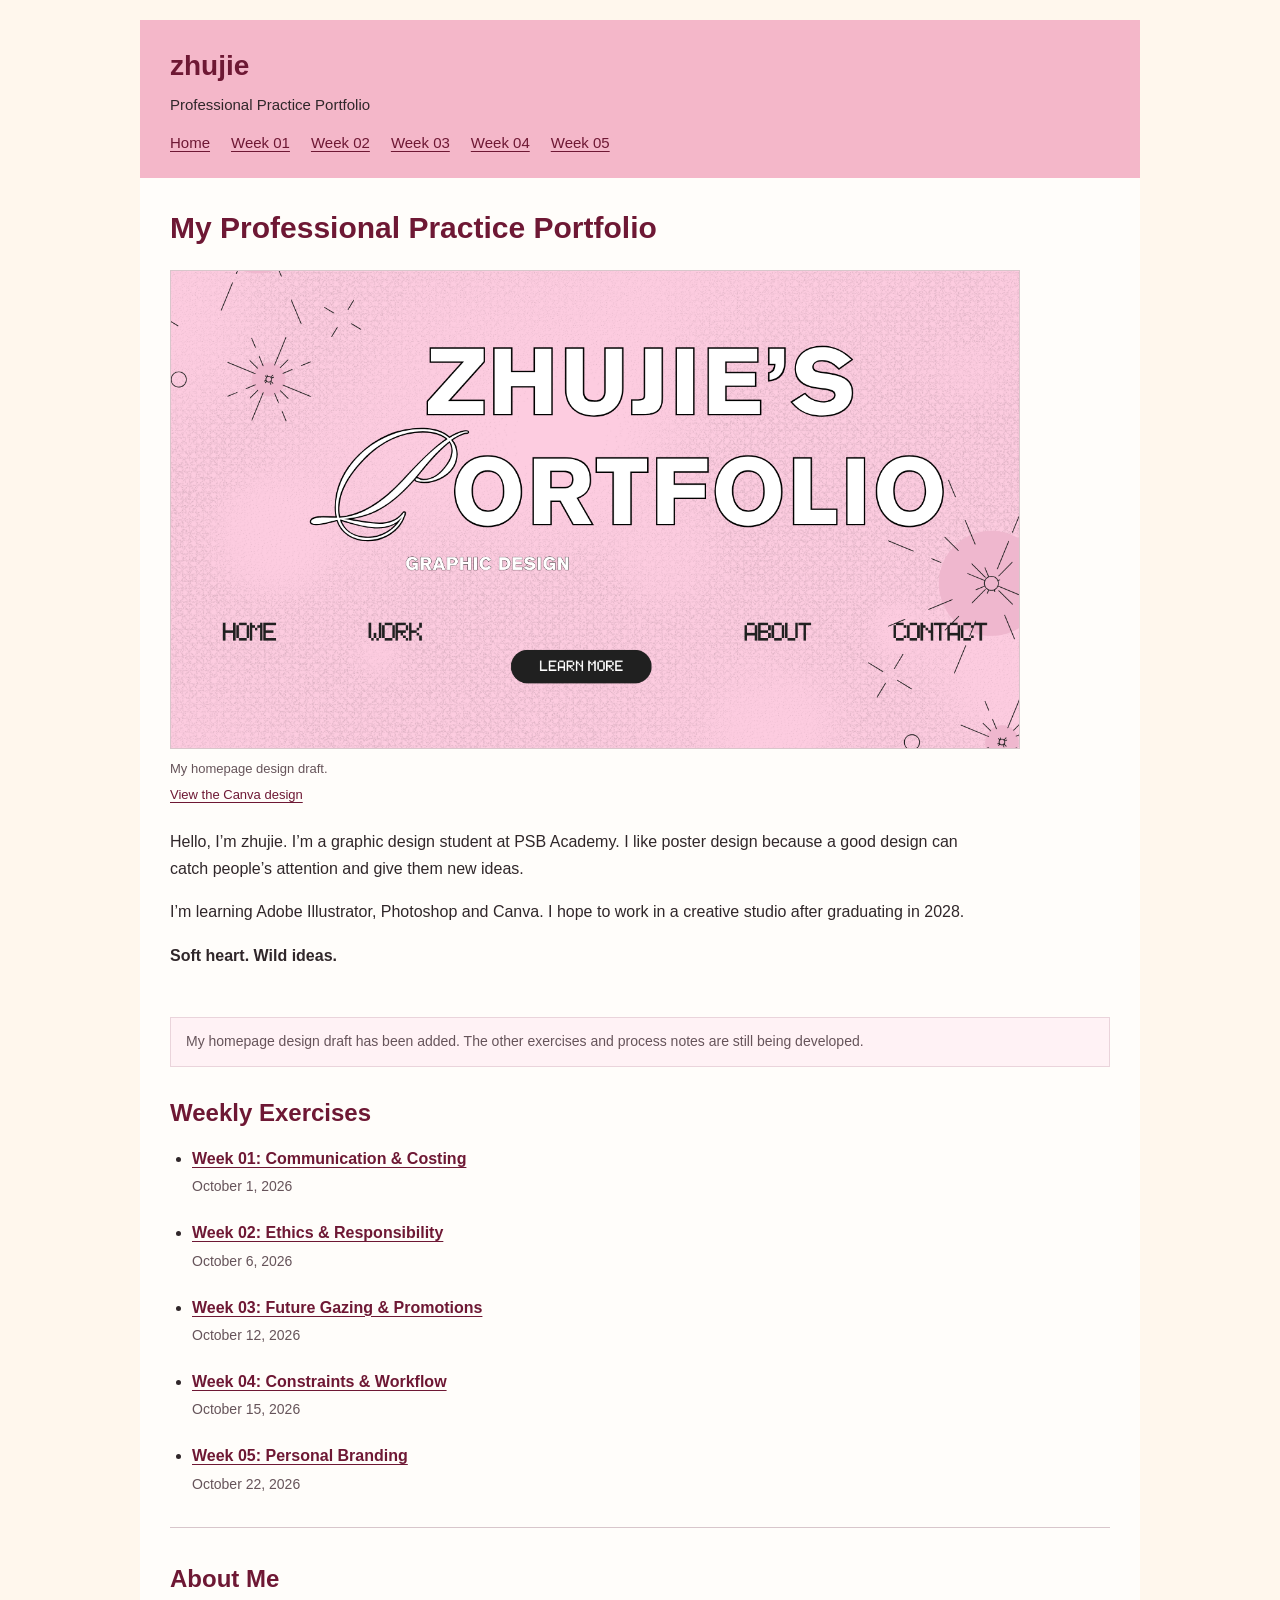
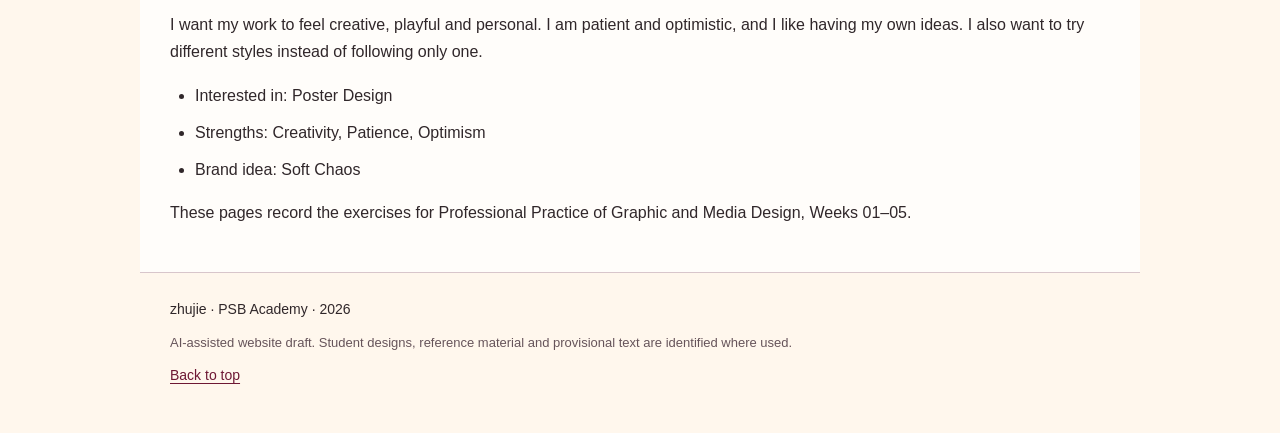
==== commit bf9fe111: "Add zhujie homepage design and update invoice sample Show the uploaded homepage draft unchanged with" ====
--- a/index.html
+++ b/index.html
@@ -1 +1 @@
-<!doctype html><html lang="en"><head><meta charset="utf-8"><meta name="viewport" content="width=device-width,initial-scale=1"><title>zhujie — Soft Chaos — Professional Practice Portfolio</title><meta name="description" content="zhujie Professional Practice portfolio, Weeks 01–05."><meta name="theme-color" content="#f4b7c9"><link rel="icon" href="zhujie-star.svg" type="image/svg+xml"><link rel="stylesheet" href="zhujie-style.css?v=2"></head><body id="top"><a class="skip" href="#main">Skip to content</a><header class="site-header"><a class="wordmark" href="index.html">zhujie</a><p>Professional Practice Portfolio</p><nav aria-label="Main navigation"><a href="index.html">Home</a><a href="zhujie-week01.html">Week 01</a><a href="zhujie-week02.html">Week 02</a><a href="zhujie-week03.html">Week 03</a><a href="zhujie-week04.html">Week 04</a><a href="zhujie-week05.html">Week 05</a></nav></header><main id="main"><section class="home-intro"><h1>My Professional Practice Portfolio</h1><p>Hello, I’m zhujie. I’m a graphic design student at PSB Academy. I like poster design because a good design can catch people’s attention and give them new ideas.</p><p>I’m learning Adobe Illustrator, Photoshop and Canva. I hope to work in a creative studio after graduating in 2028.</p><p><strong>Soft heart. Wild ideas.</strong></p></section><p class="draft-note">This is a working draft. Original designs and process screenshots will be added as the exercises are completed.</p><section id="journal"><h2>Weekly Exercises</h2><ul class="week-list"><li><a href="zhujie-week01.html"><strong>Week 01: Communication & Costing</strong></a><br><time datetime="2026-10-01">October 1, 2026</time></li><li><a href="zhujie-week02.html"><strong>Week 02: Ethics & Responsibility</strong></a><br><time datetime="2026-10-06">October 6, 2026</time></li><li><a href="zhujie-week03.html"><strong>Week 03: Future Gazing & Promotions</strong></a><br><time datetime="2026-10-12">October 12, 2026</time></li><li><a href="zhujie-week04.html"><strong>Week 04: Constraints & Workflow</strong></a><br><time datetime="2026-10-15">October 15, 2026</time></li><li><a href="zhujie-week05.html"><strong>Week 05: Personal Branding</strong></a><br><time datetime="2026-10-22">October 22, 2026</time></li></ul></section><section id="about"><h2>About Me</h2><p>I want my work to feel creative, playful and personal. I am patient and optimistic, and I like having my own ideas. I also want to try different styles instead of following only one.</p><ul><li>Interested in: Poster Design</li><li>Strengths: Creativity, Patience, Optimism</li><li>Brand idea: Soft Chaos</li></ul><p>These pages record the exercises for Professional Practice of Graphic and Media Design, Weeks 01–05.</p></section></main><footer class="site-footer"><p>zhujie · PSB Academy · 2026</p><p class="fine">AI-assisted learning draft. Reference designs and simulated activities still need to be replaced with original work and real process notes.</p><a href="#top">Back to top</a></footer></body></html>+<!doctype html><html lang="en"><head><meta charset="utf-8"><meta name="viewport" content="width=device-width,initial-scale=1"><title>zhujie — Soft Chaos — Professional Practice Portfolio</title><meta name="description" content="zhujie Professional Practice portfolio, Weeks 01–05."><meta name="theme-color" content="#f4b7c9"><link rel="icon" href="zhujie-star.svg" type="image/svg+xml"><link rel="stylesheet" href="zhujie-style.css?v=2"></head><body id="top"><a class="skip" href="#main">Skip to content</a><header class="site-header"><a class="wordmark" href="index.html">zhujie</a><p>Professional Practice Portfolio</p><nav aria-label="Main navigation"><a href="index.html">Home</a><a href="zhujie-week01.html">Week 01</a><a href="zhujie-week02.html">Week 02</a><a href="zhujie-week03.html">Week 03</a><a href="zhujie-week04.html">Week 04</a><a href="zhujie-week05.html">Week 05</a></nav></header><main id="main"><section class="home-intro"><h1>My Professional Practice Portfolio</h1><figure class="outcome wide"><a href="zhujie-week01a-homepage-draft.png" target="_blank" rel="noopener noreferrer"><img src="zhujie-week01a-homepage-draft.png" alt="zhujie homepage draft with a pink textured background, outlined portfolio heading and pixel-style navigation"></a><figcaption>My homepage design draft. <a href="https://canva.link/32byboi60kp9rl3" target="_blank" rel="noopener noreferrer">View the Canva design</a></figcaption></figure><p>Hello, I’m zhujie. I’m a graphic design student at PSB Academy. I like poster design because a good design can catch people’s attention and give them new ideas.</p><p>I’m learning Adobe Illustrator, Photoshop and Canva. I hope to work in a creative studio after graduating in 2028.</p><p><strong>Soft heart. Wild ideas.</strong></p></section><p class="draft-note">My homepage design draft has been added. The other exercises and process notes are still being developed.</p><section id="journal"><h2>Weekly Exercises</h2><ul class="week-list"><li><a href="zhujie-week01.html"><strong>Week 01: Communication & Costing</strong></a><br><time datetime="2026-10-01">October 1, 2026</time></li><li><a href="zhujie-week02.html"><strong>Week 02: Ethics & Responsibility</strong></a><br><time datetime="2026-10-06">October 6, 2026</time></li><li><a href="zhujie-week03.html"><strong>Week 03: Future Gazing & Promotions</strong></a><br><time datetime="2026-10-12">October 12, 2026</time></li><li><a href="zhujie-week04.html"><strong>Week 04: Constraints & Workflow</strong></a><br><time datetime="2026-10-15">October 15, 2026</time></li><li><a href="zhujie-week05.html"><strong>Week 05: Personal Branding</strong></a><br><time datetime="2026-10-22">October 22, 2026</time></li></ul></section><section id="about"><h2>About Me</h2><p>I want my work to feel creative, playful and personal. I am patient and optimistic, and I like having my own ideas. I also want to try different styles instead of following only one.</p><ul><li>Interested in: Poster Design</li><li>Strengths: Creativity, Patience, Optimism</li><li>Brand idea: Soft Chaos</li></ul><p>These pages record the exercises for Professional Practice of Graphic and Media Design, Weeks 01–05.</p></section></main><footer class="site-footer"><p>zhujie · PSB Academy · 2026</p><p class="fine">AI-assisted website draft. Student designs, reference material and provisional text are identified where used.</p><a href="#top">Back to top</a></footer></body></html>
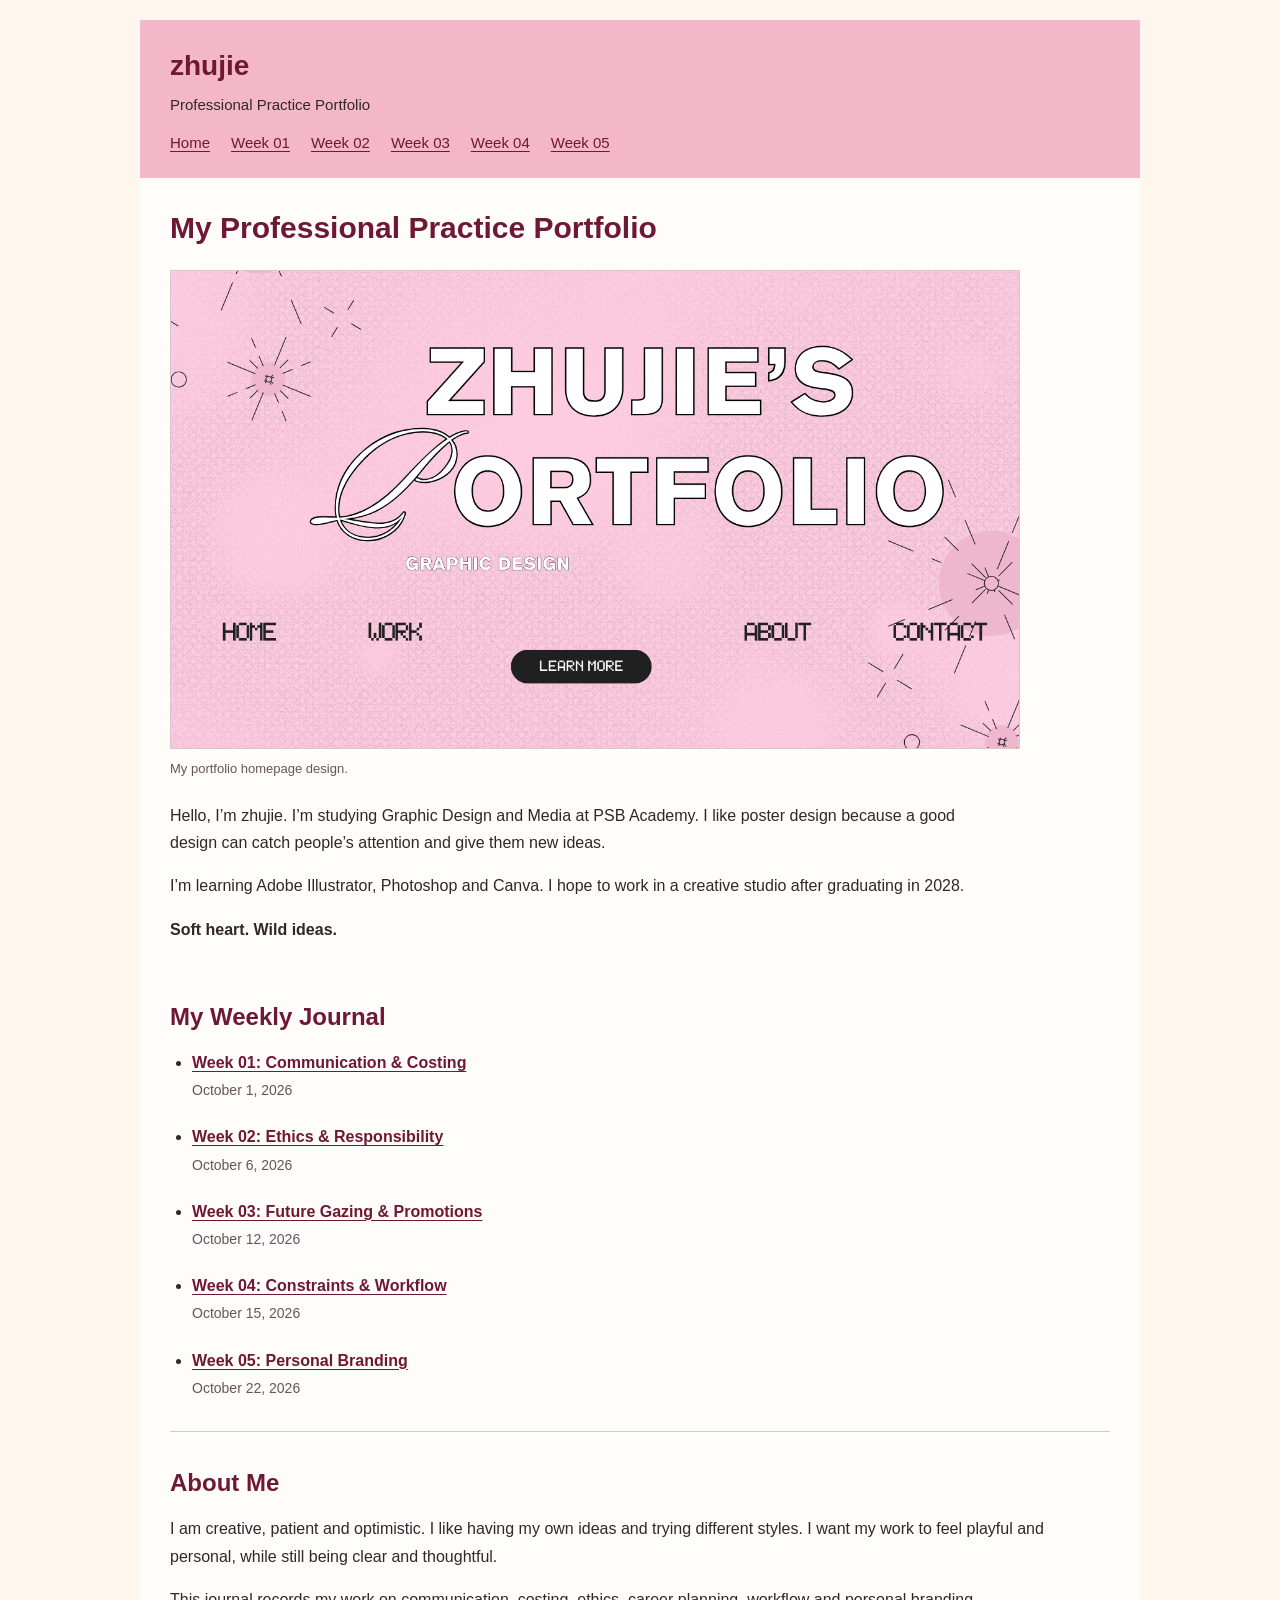
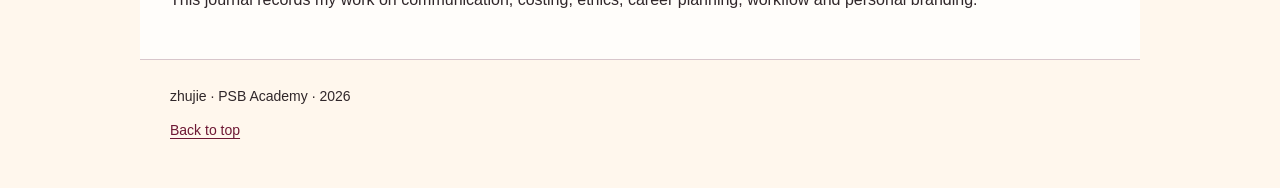
==== commit 52c5eb44: "Refine journal wording and add specific design references Add five weekly journal entries based on s" ====
--- a/index.html
+++ b/index.html
@@ -1 +1 @@
-<!doctype html><html lang="en"><head><meta charset="utf-8"><meta name="viewport" content="width=device-width,initial-scale=1"><title>zhujie — Soft Chaos — Professional Practice Portfolio</title><meta name="description" content="zhujie Professional Practice portfolio, Weeks 01–05."><meta name="theme-color" content="#f4b7c9"><link rel="icon" href="zhujie-star.svg" type="image/svg+xml"><link rel="stylesheet" href="zhujie-style.css?v=2"></head><body id="top"><a class="skip" href="#main">Skip to content</a><header class="site-header"><a class="wordmark" href="index.html">zhujie</a><p>Professional Practice Portfolio</p><nav aria-label="Main navigation"><a href="index.html">Home</a><a href="zhujie-week01.html">Week 01</a><a href="zhujie-week02.html">Week 02</a><a href="zhujie-week03.html">Week 03</a><a href="zhujie-week04.html">Week 04</a><a href="zhujie-week05.html">Week 05</a></nav></header><main id="main"><section class="home-intro"><h1>My Professional Practice Portfolio</h1><figure class="outcome wide"><a href="zhujie-week01a-homepage-draft.png" target="_blank" rel="noopener noreferrer"><img src="zhujie-week01a-homepage-draft.png" alt="zhujie homepage draft with a pink textured background, outlined portfolio heading and pixel-style navigation"></a><figcaption>My homepage design draft. <a href="https://canva.link/32byboi60kp9rl3" target="_blank" rel="noopener noreferrer">View the Canva design</a></figcaption></figure><p>Hello, I’m zhujie. I’m a graphic design student at PSB Academy. I like poster design because a good design can catch people’s attention and give them new ideas.</p><p>I’m learning Adobe Illustrator, Photoshop and Canva. I hope to work in a creative studio after graduating in 2028.</p><p><strong>Soft heart. Wild ideas.</strong></p></section><p class="draft-note">My homepage design draft has been added. The other exercises and process notes are still being developed.</p><section id="journal"><h2>Weekly Exercises</h2><ul class="week-list"><li><a href="zhujie-week01.html"><strong>Week 01: Communication & Costing</strong></a><br><time datetime="2026-10-01">October 1, 2026</time></li><li><a href="zhujie-week02.html"><strong>Week 02: Ethics & Responsibility</strong></a><br><time datetime="2026-10-06">October 6, 2026</time></li><li><a href="zhujie-week03.html"><strong>Week 03: Future Gazing & Promotions</strong></a><br><time datetime="2026-10-12">October 12, 2026</time></li><li><a href="zhujie-week04.html"><strong>Week 04: Constraints & Workflow</strong></a><br><time datetime="2026-10-15">October 15, 2026</time></li><li><a href="zhujie-week05.html"><strong>Week 05: Personal Branding</strong></a><br><time datetime="2026-10-22">October 22, 2026</time></li></ul></section><section id="about"><h2>About Me</h2><p>I want my work to feel creative, playful and personal. I am patient and optimistic, and I like having my own ideas. I also want to try different styles instead of following only one.</p><ul><li>Interested in: Poster Design</li><li>Strengths: Creativity, Patience, Optimism</li><li>Brand idea: Soft Chaos</li></ul><p>These pages record the exercises for Professional Practice of Graphic and Media Design, Weeks 01–05.</p></section></main><footer class="site-footer"><p>zhujie · PSB Academy · 2026</p><p class="fine">AI-assisted website draft. Student designs, reference material and provisional text are identified where used.</p><a href="#top">Back to top</a></footer></body></html>+<!doctype html><html lang="en"><head><meta charset="utf-8"><meta name="viewport" content="width=device-width,initial-scale=1"><title>zhujie — Professional Practice Portfolio</title><meta name="description" content="zhujie Professional Practice journal, Weeks 01–05"><link rel="icon" href="zhujie-star.svg"><link rel="stylesheet" href="zhujie-style.css?v=3"></head><body id="top"><a class="skip" href="#main">Skip to content</a><header class="site-header"><a class="wordmark" href="index.html">zhujie</a><p>Professional Practice Portfolio</p><nav aria-label="Main navigation"><a href="index.html">Home</a><a href="zhujie-week01.html">Week 01</a><a href="zhujie-week02.html">Week 02</a><a href="zhujie-week03.html">Week 03</a><a href="zhujie-week04.html">Week 04</a><a href="zhujie-week05.html">Week 05</a></nav></header><main id="main"><section class="home-intro"><h1>My Professional Practice Portfolio</h1><figure class="outcome wide"><a href="zhujie-week01a-homepage-draft.png" target="_blank" rel="noopener"><img src="zhujie-week01a-homepage-draft.png" alt="zhujie pink portfolio homepage design"></a><figcaption>My portfolio homepage design.</figcaption></figure><p>Hello, I’m zhujie. I’m studying Graphic Design and Media at PSB Academy. I like poster design because a good design can catch people’s attention and give them new ideas.</p><p>I’m learning Adobe Illustrator, Photoshop and Canva. I hope to work in a creative studio after graduating in 2028.</p><p><strong>Soft heart. Wild ideas.</strong></p></section><section><h2>My Weekly Journal</h2><ul class="week-list"><li><a href="zhujie-week01.html"><strong>Week 01: Communication & Costing</strong></a><br><time datetime="2026-10-01">October 1, 2026</time></li><li><a href="zhujie-week02.html"><strong>Week 02: Ethics & Responsibility</strong></a><br><time datetime="2026-10-06">October 6, 2026</time></li><li><a href="zhujie-week03.html"><strong>Week 03: Future Gazing & Promotions</strong></a><br><time datetime="2026-10-12">October 12, 2026</time></li><li><a href="zhujie-week04.html"><strong>Week 04: Constraints & Workflow</strong></a><br><time datetime="2026-10-15">October 15, 2026</time></li><li><a href="zhujie-week05.html"><strong>Week 05: Personal Branding</strong></a><br><time datetime="2026-10-22">October 22, 2026</time></li></ul></section><section id="about"><h2>About Me</h2><p>I am creative, patient and optimistic. I like having my own ideas and trying different styles. I want my work to feel playful and personal, while still being clear and thoughtful.</p><p>This journal records my work on communication, costing, ethics, career planning, workflow and personal branding.</p></section></main><footer class="site-footer"><p>zhujie · PSB Academy · 2026</p><a href="#top">Back to top</a></footer></body></html>
--- a/zhujie-style.css
+++ b/zhujie-style.css
@@ -108,3 +108,7 @@
  .swatches>div{width:calc(50% - 6px)}
  .site-footer{padding:23px 20px;margin-bottom:0}
 }
+
+.type-specimen strong.serif{font-family:Georgia,serif}
+
+.weekly-journal{border-top:1px solid var(--line);margin-top:30px;padding-top:12px}
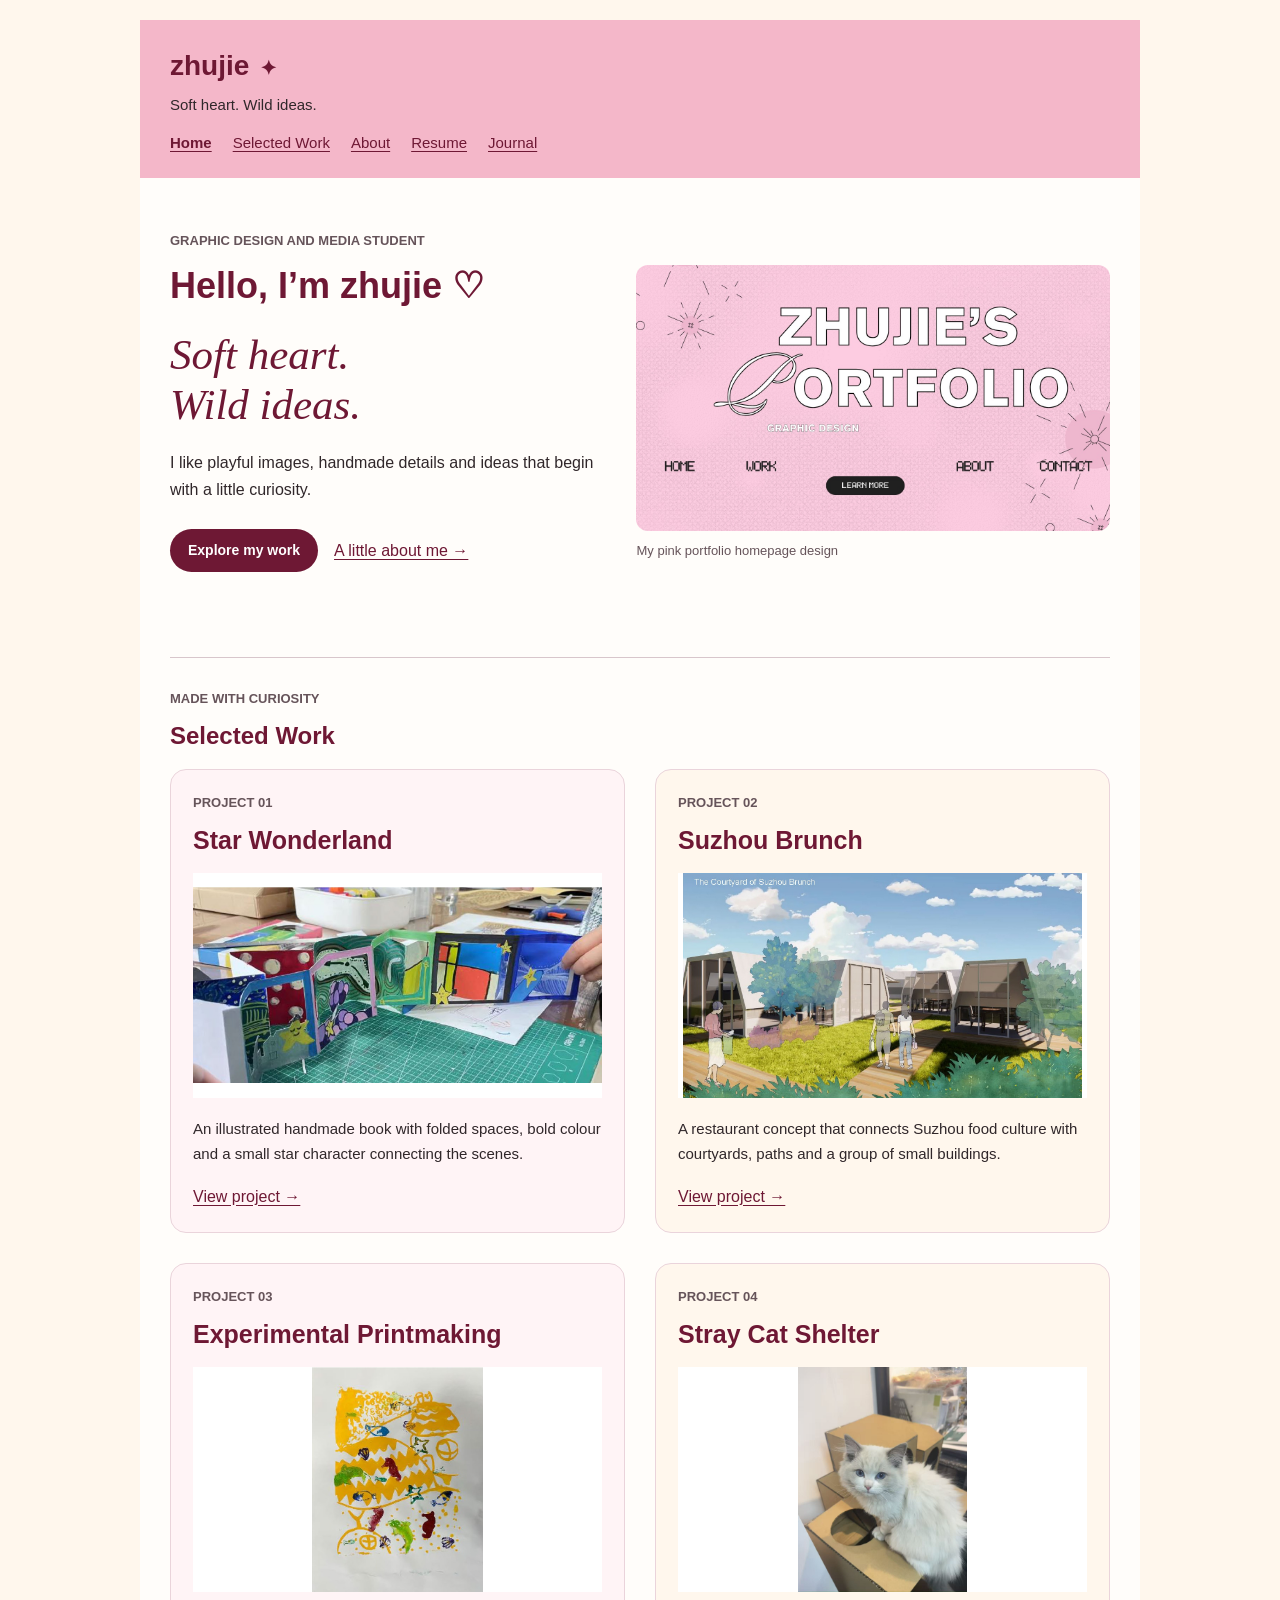
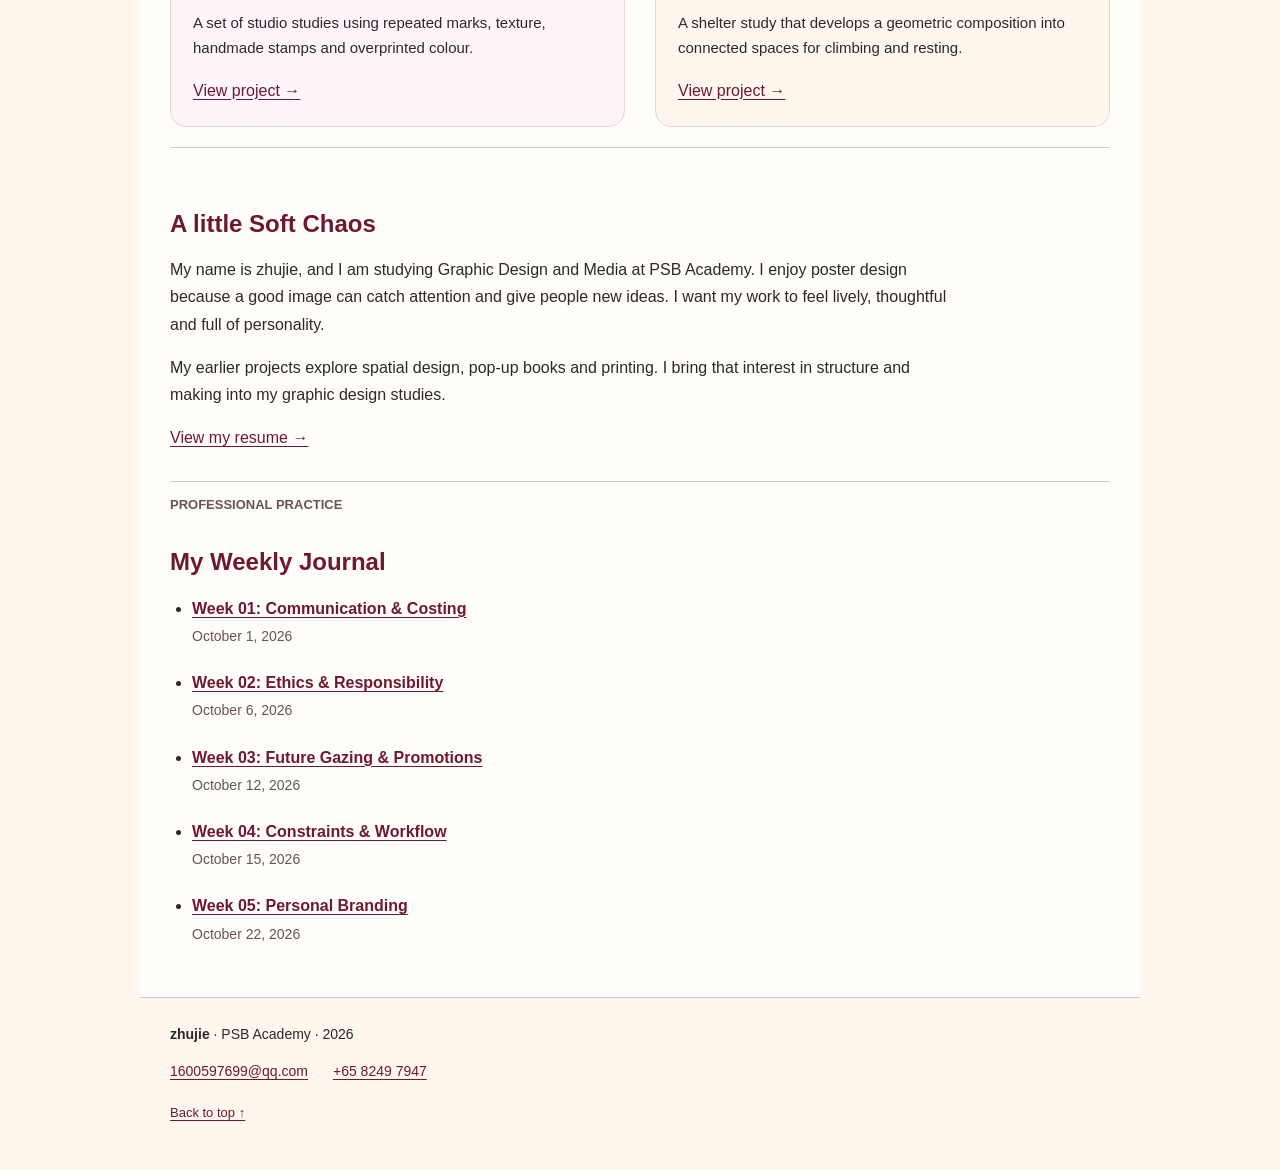
==== commit 5607a3ab: "Add selected projects, About Me and two resumes Add four independent projects from the 2022-2024 app" ====
--- a/index.html
+++ b/index.html
@@ -1 +1 @@
-<!doctype html><html lang="en"><head><meta charset="utf-8"><meta name="viewport" content="width=device-width,initial-scale=1"><title>zhujie — Professional Practice Portfolio</title><meta name="description" content="zhujie Professional Practice journal, Weeks 01–05"><link rel="icon" href="zhujie-star.svg"><link rel="stylesheet" href="zhujie-style.css?v=3"></head><body id="top"><a class="skip" href="#main">Skip to content</a><header class="site-header"><a class="wordmark" href="index.html">zhujie</a><p>Professional Practice Portfolio</p><nav aria-label="Main navigation"><a href="index.html">Home</a><a href="zhujie-week01.html">Week 01</a><a href="zhujie-week02.html">Week 02</a><a href="zhujie-week03.html">Week 03</a><a href="zhujie-week04.html">Week 04</a><a href="zhujie-week05.html">Week 05</a></nav></header><main id="main"><section class="home-intro"><h1>My Professional Practice Portfolio</h1><figure class="outcome wide"><a href="zhujie-week01a-homepage-draft.png" target="_blank" rel="noopener"><img src="zhujie-week01a-homepage-draft.png" alt="zhujie pink portfolio homepage design"></a><figcaption>My portfolio homepage design.</figcaption></figure><p>Hello, I’m zhujie. I’m studying Graphic Design and Media at PSB Academy. I like poster design because a good design can catch people’s attention and give them new ideas.</p><p>I’m learning Adobe Illustrator, Photoshop and Canva. I hope to work in a creative studio after graduating in 2028.</p><p><strong>Soft heart. Wild ideas.</strong></p></section><section><h2>My Weekly Journal</h2><ul class="week-list"><li><a href="zhujie-week01.html"><strong>Week 01: Communication & Costing</strong></a><br><time datetime="2026-10-01">October 1, 2026</time></li><li><a href="zhujie-week02.html"><strong>Week 02: Ethics & Responsibility</strong></a><br><time datetime="2026-10-06">October 6, 2026</time></li><li><a href="zhujie-week03.html"><strong>Week 03: Future Gazing & Promotions</strong></a><br><time datetime="2026-10-12">October 12, 2026</time></li><li><a href="zhujie-week04.html"><strong>Week 04: Constraints & Workflow</strong></a><br><time datetime="2026-10-15">October 15, 2026</time></li><li><a href="zhujie-week05.html"><strong>Week 05: Personal Branding</strong></a><br><time datetime="2026-10-22">October 22, 2026</time></li></ul></section><section id="about"><h2>About Me</h2><p>I am creative, patient and optimistic. I like having my own ideas and trying different styles. I want my work to feel playful and personal, while still being clear and thoughtful.</p><p>This journal records my work on communication, costing, ethics, career planning, workflow and personal branding.</p></section></main><footer class="site-footer"><p>zhujie · PSB Academy · 2026</p><a href="#top">Back to top</a></footer></body></html>+<!doctype html><html lang="en"><head><meta charset="utf-8"><meta name="viewport" content="width=device-width,initial-scale=1"><title>Portfolio | zhujie</title><meta name="description" content="Selected work, design process and Professional Practice journal by zhujie, Graphic Design and Media student at PSB Academy."><link rel="icon" href="zhujie-star.svg"><link rel="stylesheet" href="zhujie-style.css?v=4"></head><body id="top"><a class="skip" href="#main">Skip to content</a><header class="site-header"><a class="wordmark" href="index.html">zhujie<span class="wordmark-star" aria-hidden="true"> ✦</span></a><p>Soft heart. Wild ideas.</p><nav aria-label="Main navigation"><a href="index.html" aria-current=page>Home</a><a href="zhujie-work.html" >Selected Work</a><a href="zhujie-about.html" >About</a><a href="zhujie-resume.html" >Resume</a><a href="index.html#journal" >Journal</a></nav></header><main id="main"><section class="portfolio-hero"><div><span class="eyebrow">GRAPHIC DESIGN AND MEDIA STUDENT</span><h1>Hello, I’m zhujie<span aria-hidden="true"> ♡</span></h1><p class="hero-line">Soft heart.<br>Wild ideas.</p><p>I like playful images, handmade details and ideas that begin with a little curiosity.</p><div class="actions"><a class="button" href="zhujie-work.html">Explore my work</a><a href="zhujie-about.html">A little about me →</a></div></div><figure class="hero-art"><a href="zhujie-work-homepage.jpg" target="_blank" rel="noopener"><img src="zhujie-work-homepage.jpg" alt="My pink portfolio homepage design" ></a><figcaption>My pink portfolio homepage design</figcaption></figure></section><section class="selected-work"><span class="eyebrow">MADE WITH CURIOSITY</span><h2>Selected Work</h2><div class="work-grid"><article class="work-card"><a class="card-link" href="zhujie-work.html#star-wonderland"><span class="eyebrow">PROJECT 01</span><h3>Star Wonderland</h3></a><figure class=""><a href="zhujie-work-book-workbench.jpg" target="_blank" rel="noopener"><img src="zhujie-work-book-workbench.jpg" alt="Star Wonderland" ></a><figcaption>Star Wonderland</figcaption></figure><p>An illustrated handmade book with folded spaces, bold colour and a small star character connecting the scenes.</p><a href="zhujie-work.html#star-wonderland">View project →</a></article><article class="work-card"><a class="card-link" href="zhujie-work.html#suzhou-brunch"><span class="eyebrow">PROJECT 02</span><h3>Suzhou Brunch</h3></a><figure class=""><a href="zhujie-work-brunch-courtyard.jpg" target="_blank" rel="noopener"><img src="zhujie-work-brunch-courtyard.jpg" alt="Suzhou Brunch" ></a><figcaption>Suzhou Brunch</figcaption></figure><p>A restaurant concept that connects Suzhou food culture with courtyards, paths and a group of small buildings.</p><a href="zhujie-work.html#suzhou-brunch">View project →</a></article><article class="work-card"><a class="card-link" href="zhujie-work.html#experimental-printmaking"><span class="eyebrow">PROJECT 03</span><h3>Experimental Printmaking</h3></a><figure class=""><a href="zhujie-work-print-yellow.jpg" target="_blank" rel="noopener"><img src="zhujie-work-print-yellow.jpg" alt="Experimental Printmaking" ></a><figcaption>Experimental Printmaking</figcaption></figure><p>A set of studio studies using repeated marks, texture, handmade stamps and overprinted colour.</p><a href="zhujie-work.html#experimental-printmaking">View project →</a></article><article class="work-card"><a class="card-link" href="zhujie-work.html#stray-cat-shelter"><span class="eyebrow">PROJECT 04</span><h3>Stray Cat Shelter</h3></a><figure class=""><a href="zhujie-work-cat-prototype-photo.jpg" target="_blank" rel="noopener"><img src="zhujie-work-cat-prototype-photo.jpg" alt="Stray Cat Shelter" ></a><figcaption>Stray Cat Shelter</figcaption></figure><p>A shelter study that develops a geometric composition into connected spaces for climbing and resting.</p><a href="zhujie-work.html#stray-cat-shelter">View project →</a></article></div></section><section class="home-about"><h2>A little Soft Chaos</h2><p>My name is zhujie, and I am studying Graphic Design and Media at PSB Academy. I enjoy poster design because a good image can catch attention and give people new ideas. I want my work to feel lively, thoughtful and full of personality.</p><p>My earlier projects explore spatial design, pop-up books and printing. I bring that interest in structure and making into my graphic design studies.</p><a href="zhujie-resume.html">View my resume →</a></section><section id="journal" class="weekly-journal"><span class="eyebrow">PROFESSIONAL PRACTICE</span><h2>My Weekly Journal</h2><ul class="week-list"><li><a href="zhujie-week01.html"><strong>Week 01: Communication & Costing</strong></a><br><time datetime="2026-10-01">October 1, 2026</time></li><li><a href="zhujie-week02.html"><strong>Week 02: Ethics & Responsibility</strong></a><br><time datetime="2026-10-06">October 6, 2026</time></li><li><a href="zhujie-week03.html"><strong>Week 03: Future Gazing & Promotions</strong></a><br><time datetime="2026-10-12">October 12, 2026</time></li><li><a href="zhujie-week04.html"><strong>Week 04: Constraints & Workflow</strong></a><br><time datetime="2026-10-15">October 15, 2026</time></li><li><a href="zhujie-week05.html"><strong>Week 05: Personal Branding</strong></a><br><time datetime="2026-10-22">October 22, 2026</time></li></ul></section></main><footer class="site-footer"><p><strong>zhujie</strong> · PSB Academy · 2026</p><div class="contact-links"><a href="mailto:1600597699@qq.com">1600597699@qq.com</a><a href="tel:+6582497947">+65 8249 7947</a></div><a href="#top">Back to top ↑</a></footer></body></html>
--- a/zhujie-style.css
+++ b/zhujie-style.css
@@ -112,3 +112,28 @@
 .type-specimen strong.serif{font-family:Georgia,serif}
 
 .weekly-journal{border-top:1px solid var(--line);margin-top:30px;padding-top:12px}
+
+/* Portfolio additions */
+.wordmark-star{font-size:20px;margin-left:5px}
+.portfolio-hero{display:grid;grid-template-columns:1fr 1.1fr;gap:36px;align-items:center;padding:22px 0 40px}
+.portfolio-hero h1{font-size:36px}.portfolio-hero .hero-line{font:italic 43px/1.15 Georgia,serif;color:var(--wine);margin:20px 0}
+.portfolio-hero figure{margin:0}.hero-art img{border:0;border-radius:12px}
+.actions{display:flex;align-items:center;flex-wrap:wrap;gap:16px;margin:25px 0}
+.button{display:inline-block;background:var(--wine);color:#fff;padding:10px 18px;border-radius:24px;text-decoration:none;font-weight:bold;font-size:14px}
+.button:hover{background:#922b4d}.button.outline{background:transparent;color:var(--wine);border:1px solid var(--wine)}
+.selected-work,.home-about{border-top:1px solid var(--line);padding-top:30px;margin-top:20px}
+.selected-work h2,.page-intro h1{margin-top:0}.work-grid,.resume-grid{display:grid;grid-template-columns:1fr 1fr;gap:30px}
+.work-card{background:#fff4f6;border:1px solid #ead4db;padding:22px;border-radius:16px}
+.work-card:nth-child(2n){background:#fff7ed}.work-card h3{font-size:25px;margin:0 0 15px}.work-card figure{margin:0 0 18px}.work-card figure img{width:100%;height:225px;object-fit:contain;background:#fff}.work-card figcaption{display:none}.work-card p{font-size:15px}.card-link{text-decoration:none}
+.home-about p{max-width:780px}.page-intro{padding:15px 0 25px}.page-intro>p{max-width:760px}
+.project-nav{display:flex;gap:12px 23px;padding:16px 0;font-size:14px}
+.project{border-top:1px solid var(--line);padding-top:35px;margin-top:25px;scroll-margin-top:20px}
+.project h2{font-size:32px;margin:0 0 10px}.category{color:var(--muted);font-size:15px}.project-lede{max-width:740px;font:normal 23px/1.5 Georgia,serif;color:var(--wine)}
+.project figure{margin:0}.project-hero{padding:20px 0 30px}.project-hero img{max-height:510px;width:100%;object-fit:contain;background:#fff}.project-hero figcaption{display:none}
+.project-info{display:grid;grid-template-columns:1.2fr 1fr;gap:40px}.project-info h3{margin-top:14px}.project>p{max-width:850px}
+.image-grid{display:grid;grid-template-columns:repeat(3,minmax(0,1fr));gap:18px;margin:25px 0 35px}.image-grid img{width:100%;height:245px;object-fit:contain;background:#fff}.image-grid figcaption{font-size:13px}
+.reflection{background:#fbe8ee;padding:8px 22px 10px;border-radius:14px;margin:25px 0}.back{display:inline-block;margin:10px 0 30px;font-size:14px}
+.about-layout{display:grid;grid-template-columns:1.5fr 1fr;gap:40px}.about-copy p{margin-bottom:23px}.about-images figure{margin:0 0 27px}.about-images figure:first-child img{max-height:170px;object-fit:contain;width:100%}.about-images figure:nth-child(2) img{max-height:380px;object-fit:contain;width:100%}
+.contact-links{display:flex;flex-wrap:wrap;gap:10px 25px;margin:13px 0 18px}.contact-links a{overflow-wrap:anywhere}
+.site-footer>a{font-size:13px}.resume-grid h2{font-size:23px}.resume-grid h3{font-size:18px;margin-top:18px}
+@media(max-width:720px){.portfolio-hero{grid-template-columns:1fr;gap:25px;padding-top:5px}.portfolio-hero h1{font-size:31px}.portfolio-hero .hero-line{font-size:38px}.hero-art{max-width:540px}.work-grid,.resume-grid,.about-layout,.project-info{grid-template-columns:1fr}.work-grid{gap:20px}.work-card figure img{height:240px}.project h2{font-size:27px}.image-grid{grid-template-columns:1fr;gap:25px}.image-grid img{height:auto;max-height:380px}.about-images{display:grid;grid-template-columns:1fr 1fr;gap:20px}.about-images figure:last-child{grid-column:1/-1}.project-nav{gap:10px 18px}.contact-links{flex-direction:column;gap:5px}.project-info{gap:0}.project-lede{font-size:21px}}
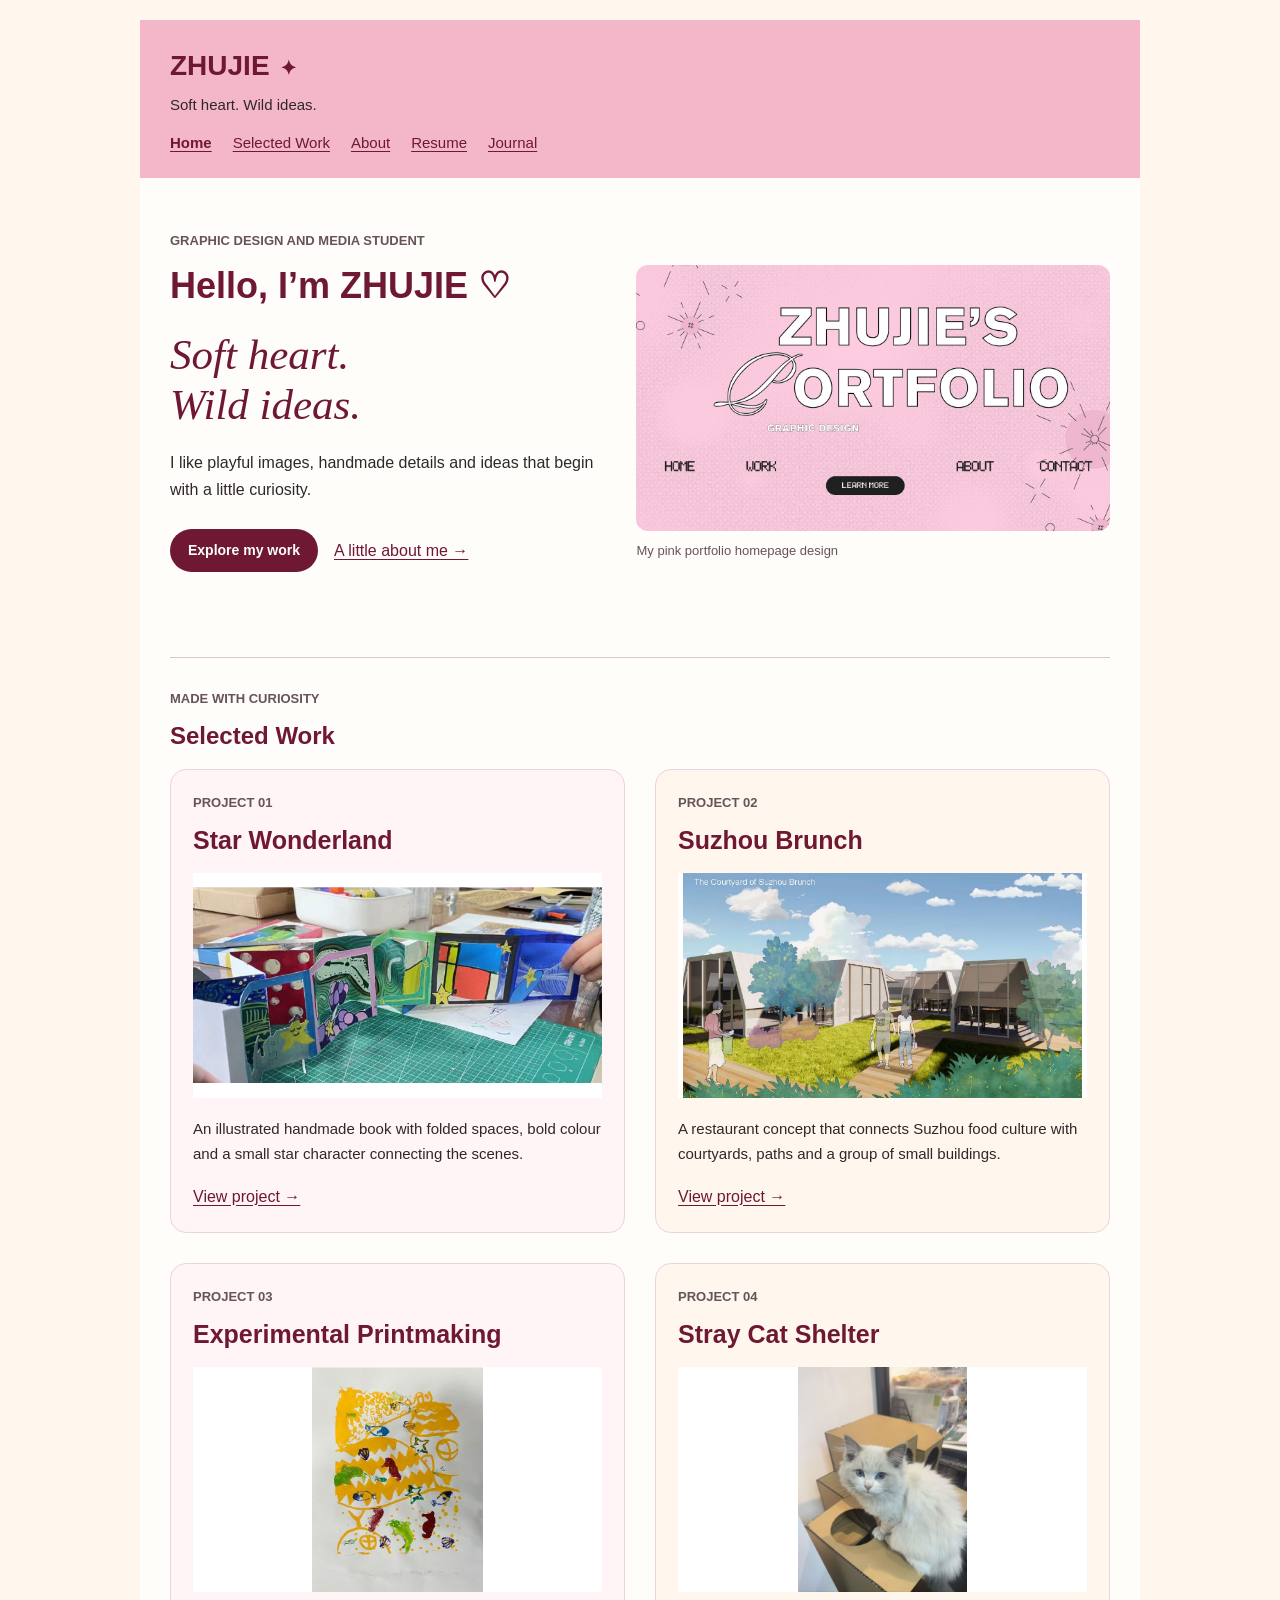
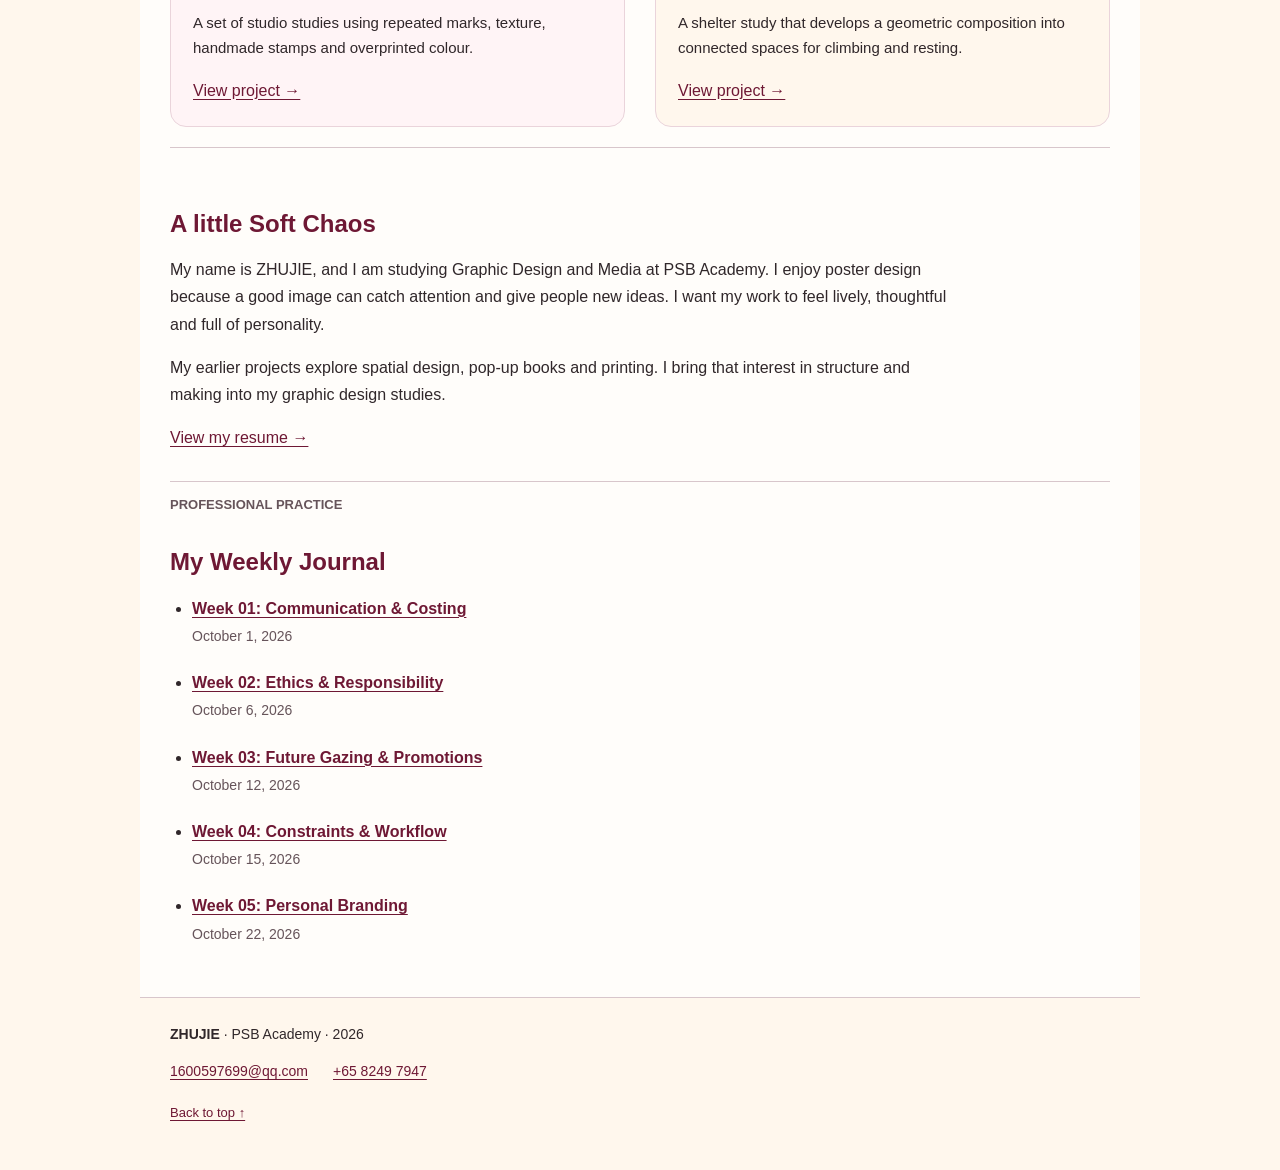
==== commit 7a359919: "Use uppercase name and clarify the visual identity concept Display the student name as ZHUJIE. Descr" ====
--- a/index.html
+++ b/index.html
@@ -1 +1 @@
-<!doctype html><html lang="en"><head><meta charset="utf-8"><meta name="viewport" content="width=device-width,initial-scale=1"><title>Portfolio | zhujie</title><meta name="description" content="Selected work, design process and Professional Practice journal by zhujie, Graphic Design and Media student at PSB Academy."><link rel="icon" href="zhujie-star.svg"><link rel="stylesheet" href="zhujie-style.css?v=4"></head><body id="top"><a class="skip" href="#main">Skip to content</a><header class="site-header"><a class="wordmark" href="index.html">zhujie<span class="wordmark-star" aria-hidden="true"> ✦</span></a><p>Soft heart. Wild ideas.</p><nav aria-label="Main navigation"><a href="index.html" aria-current=page>Home</a><a href="zhujie-work.html" >Selected Work</a><a href="zhujie-about.html" >About</a><a href="zhujie-resume.html" >Resume</a><a href="index.html#journal" >Journal</a></nav></header><main id="main"><section class="portfolio-hero"><div><span class="eyebrow">GRAPHIC DESIGN AND MEDIA STUDENT</span><h1>Hello, I’m zhujie<span aria-hidden="true"> ♡</span></h1><p class="hero-line">Soft heart.<br>Wild ideas.</p><p>I like playful images, handmade details and ideas that begin with a little curiosity.</p><div class="actions"><a class="button" href="zhujie-work.html">Explore my work</a><a href="zhujie-about.html">A little about me →</a></div></div><figure class="hero-art"><a href="zhujie-work-homepage.jpg" target="_blank" rel="noopener"><img src="zhujie-work-homepage.jpg" alt="My pink portfolio homepage design" ></a><figcaption>My pink portfolio homepage design</figcaption></figure></section><section class="selected-work"><span class="eyebrow">MADE WITH CURIOSITY</span><h2>Selected Work</h2><div class="work-grid"><article class="work-card"><a class="card-link" href="zhujie-work.html#star-wonderland"><span class="eyebrow">PROJECT 01</span><h3>Star Wonderland</h3></a><figure class=""><a href="zhujie-work-book-workbench.jpg" target="_blank" rel="noopener"><img src="zhujie-work-book-workbench.jpg" alt="Star Wonderland" ></a><figcaption>Star Wonderland</figcaption></figure><p>An illustrated handmade book with folded spaces, bold colour and a small star character connecting the scenes.</p><a href="zhujie-work.html#star-wonderland">View project →</a></article><article class="work-card"><a class="card-link" href="zhujie-work.html#suzhou-brunch"><span class="eyebrow">PROJECT 02</span><h3>Suzhou Brunch</h3></a><figure class=""><a href="zhujie-work-brunch-courtyard.jpg" target="_blank" rel="noopener"><img src="zhujie-work-brunch-courtyard.jpg" alt="Suzhou Brunch" ></a><figcaption>Suzhou Brunch</figcaption></figure><p>A restaurant concept that connects Suzhou food culture with courtyards, paths and a group of small buildings.</p><a href="zhujie-work.html#suzhou-brunch">View project →</a></article><article class="work-card"><a class="card-link" href="zhujie-work.html#experimental-printmaking"><span class="eyebrow">PROJECT 03</span><h3>Experimental Printmaking</h3></a><figure class=""><a href="zhujie-work-print-yellow.jpg" target="_blank" rel="noopener"><img src="zhujie-work-print-yellow.jpg" alt="Experimental Printmaking" ></a><figcaption>Experimental Printmaking</figcaption></figure><p>A set of studio studies using repeated marks, texture, handmade stamps and overprinted colour.</p><a href="zhujie-work.html#experimental-printmaking">View project →</a></article><article class="work-card"><a class="card-link" href="zhujie-work.html#stray-cat-shelter"><span class="eyebrow">PROJECT 04</span><h3>Stray Cat Shelter</h3></a><figure class=""><a href="zhujie-work-cat-prototype-photo.jpg" target="_blank" rel="noopener"><img src="zhujie-work-cat-prototype-photo.jpg" alt="Stray Cat Shelter" ></a><figcaption>Stray Cat Shelter</figcaption></figure><p>A shelter study that develops a geometric composition into connected spaces for climbing and resting.</p><a href="zhujie-work.html#stray-cat-shelter">View project →</a></article></div></section><section class="home-about"><h2>A little Soft Chaos</h2><p>My name is zhujie, and I am studying Graphic Design and Media at PSB Academy. I enjoy poster design because a good image can catch attention and give people new ideas. I want my work to feel lively, thoughtful and full of personality.</p><p>My earlier projects explore spatial design, pop-up books and printing. I bring that interest in structure and making into my graphic design studies.</p><a href="zhujie-resume.html">View my resume →</a></section><section id="journal" class="weekly-journal"><span class="eyebrow">PROFESSIONAL PRACTICE</span><h2>My Weekly Journal</h2><ul class="week-list"><li><a href="zhujie-week01.html"><strong>Week 01: Communication & Costing</strong></a><br><time datetime="2026-10-01">October 1, 2026</time></li><li><a href="zhujie-week02.html"><strong>Week 02: Ethics & Responsibility</strong></a><br><time datetime="2026-10-06">October 6, 2026</time></li><li><a href="zhujie-week03.html"><strong>Week 03: Future Gazing & Promotions</strong></a><br><time datetime="2026-10-12">October 12, 2026</time></li><li><a href="zhujie-week04.html"><strong>Week 04: Constraints & Workflow</strong></a><br><time datetime="2026-10-15">October 15, 2026</time></li><li><a href="zhujie-week05.html"><strong>Week 05: Personal Branding</strong></a><br><time datetime="2026-10-22">October 22, 2026</time></li></ul></section></main><footer class="site-footer"><p><strong>zhujie</strong> · PSB Academy · 2026</p><div class="contact-links"><a href="mailto:1600597699@qq.com">1600597699@qq.com</a><a href="tel:+6582497947">+65 8249 7947</a></div><a href="#top">Back to top ↑</a></footer></body></html>+<!doctype html><html lang="en"><head><meta charset="utf-8"><meta name="viewport" content="width=device-width,initial-scale=1"><title>Portfolio | ZHUJIE</title><meta name="description" content="Selected work, design process and Professional Practice journal by zhujie, Graphic Design and Media student at PSB Academy."><link rel="icon" href="zhujie-star.svg"><link rel="stylesheet" href="zhujie-style.css?v=6"></head><body id="top"><a class="skip" href="#main">Skip to content</a><header class="site-header"><a class="wordmark" href="index.html">ZHUJIE<span class="wordmark-star" aria-hidden="true"> ✦</span></a><p>Soft heart. Wild ideas.</p><nav aria-label="Main navigation"><a href="index.html" aria-current=page>Home</a><a href="zhujie-work.html" >Selected Work</a><a href="zhujie-about.html" >About</a><a href="zhujie-resume.html" >Resume</a><a href="index.html#journal" >Journal</a></nav></header><main id="main"><section class="portfolio-hero"><div><span class="eyebrow">GRAPHIC DESIGN AND MEDIA STUDENT</span><h1>Hello, I’m ZHUJIE<span aria-hidden="true"> ♡</span></h1><p class="hero-line">Soft heart.<br>Wild ideas.</p><p>I like playful images, handmade details and ideas that begin with a little curiosity.</p><div class="actions"><a class="button" href="zhujie-work.html">Explore my work</a><a href="zhujie-about.html">A little about me →</a></div></div><figure class="hero-art"><a href="zhujie-work-homepage.jpg" target="_blank" rel="noopener"><img src="zhujie-work-homepage.jpg" alt="My pink portfolio homepage design" ></a><figcaption>My pink portfolio homepage design</figcaption></figure></section><section class="selected-work"><span class="eyebrow">MADE WITH CURIOSITY</span><h2>Selected Work</h2><div class="work-grid"><article class="work-card"><a class="card-link" href="zhujie-work.html#star-wonderland"><span class="eyebrow">PROJECT 01</span><h3>Star Wonderland</h3></a><figure class=""><a href="zhujie-work-book-workbench.jpg" target="_blank" rel="noopener"><img src="zhujie-work-book-workbench.jpg" alt="Star Wonderland" ></a><figcaption>Star Wonderland</figcaption></figure><p>An illustrated handmade book with folded spaces, bold colour and a small star character connecting the scenes.</p><a href="zhujie-work.html#star-wonderland">View project →</a></article><article class="work-card"><a class="card-link" href="zhujie-work.html#suzhou-brunch"><span class="eyebrow">PROJECT 02</span><h3>Suzhou Brunch</h3></a><figure class=""><a href="zhujie-work-brunch-courtyard.jpg" target="_blank" rel="noopener"><img src="zhujie-work-brunch-courtyard.jpg" alt="Suzhou Brunch" ></a><figcaption>Suzhou Brunch</figcaption></figure><p>A restaurant concept that connects Suzhou food culture with courtyards, paths and a group of small buildings.</p><a href="zhujie-work.html#suzhou-brunch">View project →</a></article><article class="work-card"><a class="card-link" href="zhujie-work.html#experimental-printmaking"><span class="eyebrow">PROJECT 03</span><h3>Experimental Printmaking</h3></a><figure class=""><a href="zhujie-work-print-yellow.jpg" target="_blank" rel="noopener"><img src="zhujie-work-print-yellow.jpg" alt="Experimental Printmaking" ></a><figcaption>Experimental Printmaking</figcaption></figure><p>A set of studio studies using repeated marks, texture, handmade stamps and overprinted colour.</p><a href="zhujie-work.html#experimental-printmaking">View project →</a></article><article class="work-card"><a class="card-link" href="zhujie-work.html#stray-cat-shelter"><span class="eyebrow">PROJECT 04</span><h3>Stray Cat Shelter</h3></a><figure class=""><a href="zhujie-work-cat-prototype-photo.jpg" target="_blank" rel="noopener"><img src="zhujie-work-cat-prototype-photo.jpg" alt="Stray Cat Shelter" ></a><figcaption>Stray Cat Shelter</figcaption></figure><p>A shelter study that develops a geometric composition into connected spaces for climbing and resting.</p><a href="zhujie-work.html#stray-cat-shelter">View project →</a></article></div></section><section class="home-about"><h2>A little Soft Chaos</h2><p>My name is ZHUJIE, and I am studying Graphic Design and Media at PSB Academy. I enjoy poster design because a good image can catch attention and give people new ideas. I want my work to feel lively, thoughtful and full of personality.</p><p>My earlier projects explore spatial design, pop-up books and printing. I bring that interest in structure and making into my graphic design studies.</p><a href="zhujie-resume.html">View my resume →</a></section><section id="journal" class="weekly-journal"><span class="eyebrow">PROFESSIONAL PRACTICE</span><h2>My Weekly Journal</h2><ul class="week-list"><li><a href="zhujie-week01.html"><strong>Week 01: Communication & Costing</strong></a><br><time datetime="2026-10-01">October 1, 2026</time></li><li><a href="zhujie-week02.html"><strong>Week 02: Ethics & Responsibility</strong></a><br><time datetime="2026-10-06">October 6, 2026</time></li><li><a href="zhujie-week03.html"><strong>Week 03: Future Gazing & Promotions</strong></a><br><time datetime="2026-10-12">October 12, 2026</time></li><li><a href="zhujie-week04.html"><strong>Week 04: Constraints & Workflow</strong></a><br><time datetime="2026-10-15">October 15, 2026</time></li><li><a href="zhujie-week05.html"><strong>Week 05: Personal Branding</strong></a><br><time datetime="2026-10-22">October 22, 2026</time></li></ul></section></main><footer class="site-footer"><p><strong>ZHUJIE</strong> · PSB Academy · 2026</p><div class="contact-links"><a href="mailto:1600597699@qq.com">1600597699@qq.com</a><a href="tel:+6582497947">+65 8249 7947</a></div><a href="#top">Back to top ↑</a></footer></body></html>
--- a/zhujie-style.css
+++ b/zhujie-style.css
@@ -137,3 +137,10 @@
 .contact-links{display:flex;flex-wrap:wrap;gap:10px 25px;margin:13px 0 18px}.contact-links a{overflow-wrap:anywhere}
 .site-footer>a{font-size:13px}.resume-grid h2{font-size:23px}.resume-grid h3{font-size:18px;margin-top:18px}
 @media(max-width:720px){.portfolio-hero{grid-template-columns:1fr;gap:25px;padding-top:5px}.portfolio-hero h1{font-size:31px}.portfolio-hero .hero-line{font-size:38px}.hero-art{max-width:540px}.work-grid,.resume-grid,.about-layout,.project-info{grid-template-columns:1fr}.work-grid{gap:20px}.work-card figure img{height:240px}.project h2{font-size:27px}.image-grid{grid-template-columns:1fr;gap:25px}.image-grid img{height:auto;max-height:380px}.about-images{display:grid;grid-template-columns:1fr 1fr;gap:20px}.about-images figure:last-child{grid-column:1/-1}.project-nav{gap:10px 18px}.contact-links{flex-direction:column;gap:5px}.project-info{gap:0}.project-lede{font-size:21px}}
+
+.display-mockup{margin:25px 0 35px!important}
+.mockup-wall{width:100%;aspect-ratio:2.5;display:flex;justify-content:center;align-items:center;gap:8%;padding:30px;background:linear-gradient(115deg,#ede8df,#d8d2c7);box-shadow:inset 0 -8px 25px #bdb5a51a}
+.print-frame{width:24%;padding:12px;background:#fffefa;border:8px solid #3e332d;box-shadow:6px 12px 15px #3e332d35}
+.print-frame img{display:block;width:100%;aspect-ratio:3/4;object-fit:contain;background:#fffefa}
+@media(max-width:720px){.mockup-wall{aspect-ratio:1.5;gap:9%;padding:22px}.print-frame{width:35%;padding:7px;border-width:5px}}
+#experimental-printmaking .process-grid{grid-template-columns:repeat(2,minmax(0,1fr))}@media(max-width:720px){#experimental-printmaking .process-grid{grid-template-columns:1fr}}
